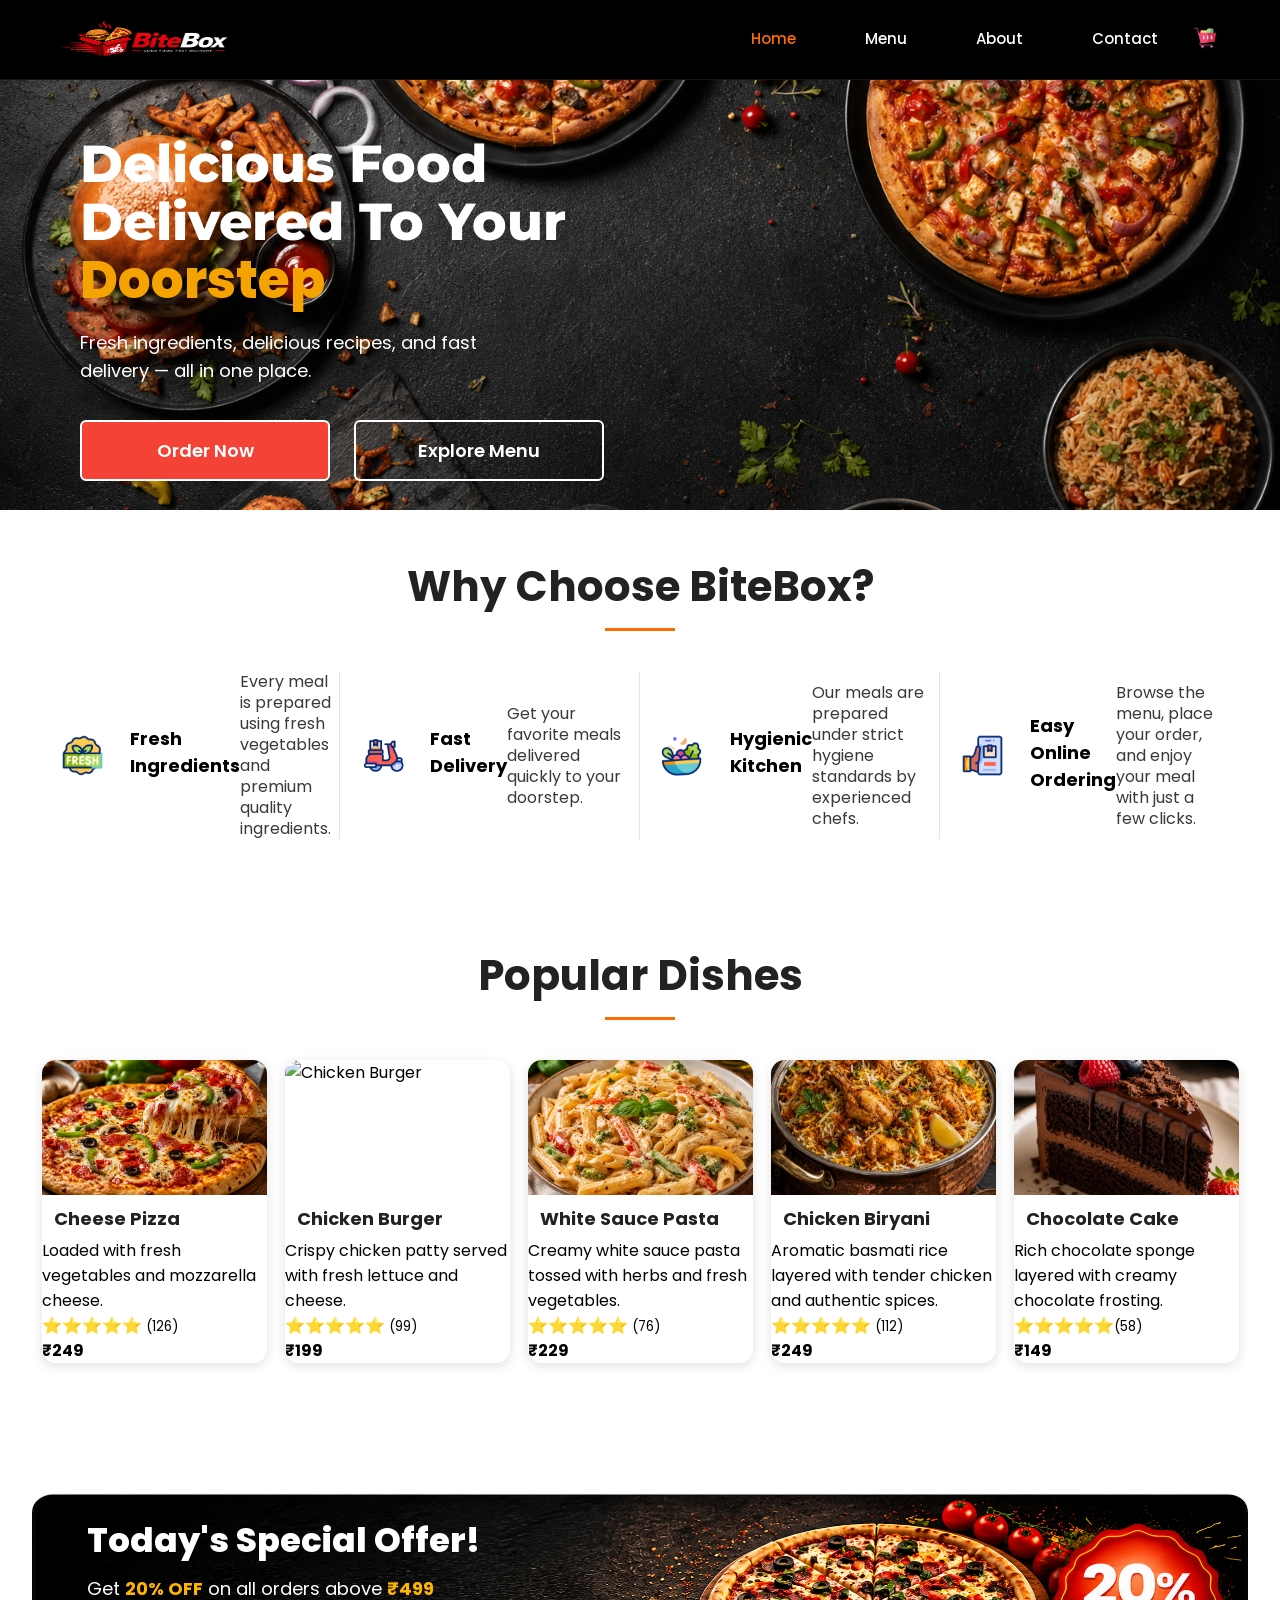
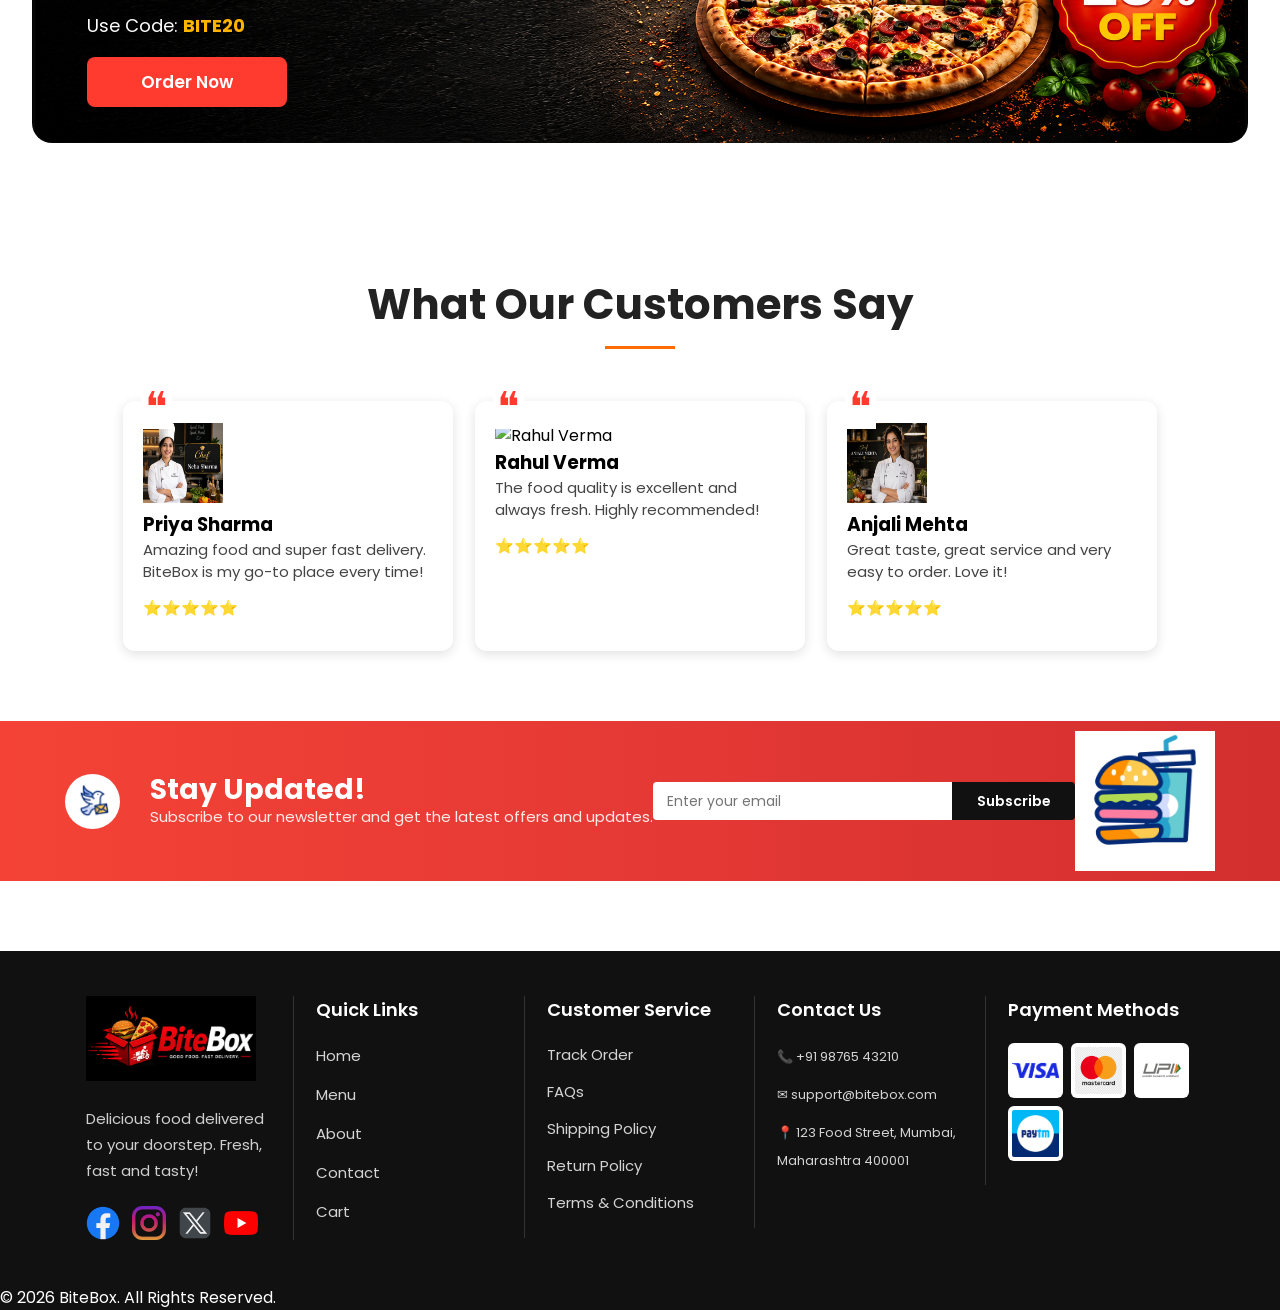
==== index.html @ 3159fd28 "Initial commit" ====
<!DOCTYPE html>
<html lang="en">

<head>
    <meta charset="UTF-8">
    <meta name="viewport" content="width=device-width, initial-scale=1.0">
    <title>BiteBox</title>
    <link rel="stylesheet" href="css/style.css">
    <link rel="preconnect" href="https://fonts.googleapis.com">
    <link rel="preconnect" href="https://fonts.gstatic.com" crossorigin>
    <link
        href="https://fonts.googleapis.com/css2?family=Great+Vibes&family=Montserrat:wght@400;600;700;800&family=Pacifico&family=Poppins:wght@300;400;500;600;700&display=swap"
        rel="stylesheet">
</head>

<body>
    <header>
        <!--Restaurant Name-->
        <img src="assets/images/logo.png" alt="BiteBox Logo" class="logo">

        <!--Navigation Menu-->
        <nav>
            <a href="index.html" class="active">Home</a>
            |
            <a href="menu.html">Menu</a>
            |
            <a href="about.html">About</a>
            |
            <a href="contact.html">Contact</a>

            <a href="cart.html">
                <img src="assets/icons/cart.png" alt="Cart Icon" width="22" height="22">
            </a>
        </nav>

    </header>




    <main>
        <section id="home-hero">
            <!-- Hero Section -->

            <h1>Delicious Food Delivered To Your <span>Doorstep</span></h1>
            <p>
                Fresh ingredients, delicious recipes, and fast delivery
                — all in one place.
            </p>

            <div class="hero-buttons">
                <a href="menu.html" class="order-btn">Order Now</a>
                <a href="menu.html" class="menu-btn">Explore Menu</a>
            </div>

        </section>

        <section id="features">

            <h2>Why Choose BiteBox?</h2>

            <article>
                <img src="assets/images/fresh.gif" alt="Fresh Ingredients" width="80">
                <h3>Fresh Ingredients</h3>
                <p>
                    Every meal is prepared using fresh vegetables and premium quality ingredients.
                </p>
            </article>

            <article>
                <img src="assets/images/fast-delivery.gif" alt="Fast Delivery" width="80">
                <h3>Fast Delivery</h3>
                <p>
                    Get your favorite meals delivered quickly to your doorstep.
                </p>
            </article>

            <article>
                <img src="assets/images/hygienic.gif" alt="Hygienic Kitchen" width="80">
                <h3>Hygienic Kitchen</h3>
                <p>
                    Our meals are prepared under strict hygiene standards by experienced chefs.
                </p>
            </article>

            <article>
                <img src="assets/images/easy.gif" alt="Easy Online Ordering" width="80">
                <h3>Easy Online Ordering</h3>
                <p>
                    Browse the menu, place your order, and enjoy your meal with just a few clicks.
                </p>
            </article>

        </section>



        <!--Todays Featured Dishes -->
        <section id="popular-dishes">

            <h2>Popular Dishes</h2>

            <article>
                <img src="assets/images/pizza.png" alt="Cheese Pizza" width="220">
                <h3>Cheese Pizza</h3>
                <p>
                    Loaded with fresh vegetables and mozzarella cheese.
                </p>
                <p>
                    <span>⭐⭐⭐⭐⭐ </span> <small>(126)</small>
                </p>
                <p> <strong> ₹249 </strong></p>
            </article>

            <article>
                <img src="assets/images/burger.png" alt="Chicken Burger" width="220">
                <h3>Chicken Burger</h3>
                <p>
                    Crispy chicken patty served with fresh lettuce and cheese.
                </p>
                <p>
                    <span>⭐⭐⭐⭐⭐ </span> <small> (99)</small>
                </p>
                <p> <strong>₹199</strong> </p>
            </article>

            <article>
                <img src="assets/images/pasta.png" alt="White Sauce Pasta" width="220">
                <h3>White Sauce Pasta</h3>
                <p>
                    Creamy white sauce pasta tossed with herbs and fresh vegetables.
                </p>
                <p>
                    <span>⭐⭐⭐⭐⭐ </span><small> (76) </small>
                </p>
                <p> <strong>₹229</strong></p>
            </article>

            <article>
                <img src="assets/images/biryani.jpg" alt="Chicken Biryani" width="220">
                <h3>Chicken Biryani</h3>
                <p>
                    Aromatic basmati rice layered with tender chicken and authentic spices.
                </p>
                <p>
                    <span>⭐⭐⭐⭐⭐ </span><small>(112)</small>
                </p>
                <p><strong>₹249</strong></p>
            </article>

            <article>
                <img src="assets/images/cake.jpg" alt="Chocolate Cake" width="220">
                <h3>Chocolate Cake</h3>
                <p>
                    Rich chocolate sponge layered with creamy chocolate frosting.
                </p>
                <p>
                    <span>⭐⭐⭐⭐⭐</span><small>(58)</small>
                </p>
                <p> <strong>₹149</strong></p>
            </article>
        </section>



        <!--Todays Special Offers -->
            <section id="offer">
 
                <div class="offer-content">
                    <h2>Today's Special Offer!</h2>
                    <p> Get <strong>20% OFF</strong> on all orders above 
                        <strong>₹499</strong>
                    </p>
                    <p> Use Code: <strong>BITE20</strong> </p>
                    <a href="menu.html"> Order Now </a>
                </div>
            </section>


        <!--Customer Reviews-->
        <section id="reviews">
            <h2>What Our Customers Say</h2>

            <article>
                <img src="assets/images/Priya.png" alt="Priya Sharma" width="80" height="80">
                <h3>Priya Sharma</h3>
                <p> Amazing food and super fast delivery.
                    BiteBox is my go-to place every time!
                </p>
                <p> <span>⭐⭐⭐⭐⭐</span> </p>
            </article>

            <article>
                <img src="assets/images/rahul.png" alt="Rahul Verma" width="80" height="80">
                <h3>Rahul Verma</h3>
                <p>
                    The food quality is excellent and
                    always fresh. Highly recommended!
                </p>
                <p> <span>⭐⭐⭐⭐⭐</span> </p>
            </article>

            <article>
                <img src="assets/images/anjali.png" alt="Anjali Mehta" width="80" height="80">
                <h3>Anjali Mehta</h3>
                <p>
                    Great taste, great service and
                    very easy to order. Love it!
                </p>
                <p> <span>⭐⭐⭐⭐⭐</span> </p>
            </article>
        </section>


        <!--NewsLetter section-->
        <section id="newsletter">
            <div class="newsletter-content">
                <img src="assets/images/mail.gif" alt="Newsletter Icon" width="80" height="80">

                <div>
                    <h2>Stay Updated!</h2>
                    <p> Subscribe to our newsletter and get the latest
                        offers and updates.
                    </p>
                </div>
            </div>

            <div class="newsletter-form">
                <input type="email" placeholder="Enter your email">
                <button> Subscribe </button>
            </div>

            <div class="newsletter-image">
                <img src="assets/images/newsletter-food.gif" alt="Newsletter Food" width="180" height="120">
            </div>
        </section>


    </main>



    <!-- Footer -->
<footer>

    <div class="footer-container">

        <!-- Logo / Brand Section -->
        <section class="footer-brand">

            <img src="assets/images/logo.png"
                 alt="BiteBox Logo"
                 class="footer-logo">

            <p>
                Delicious food delivered<br>
                to your doorstep. Fresh,<br>
                fast and tasty!
            </p>

            <div class="footer-socials">

                <a href="#">
                    <img src="assets/icons/facebook.png"
                         alt="Facebook">
                </a>

                <a href="#">
                    <img src="assets/icons/instagram.png"
                         alt="Instagram">
                </a>

                <a href="#">
                    <img src="assets/icons/twitter.png"
                         alt="Twitter">
                </a>

                <a href="#">
                    <img src="assets/icons/youtube.png"
                         alt="YouTube">
                </a>

            </div>

        </section>


        <!-- Quick Links -->
        <section>

            <h3>Quick Links</h3>

            <ul>
                <li>
                    <a href="index.html">Home</a>
                </li>

                <li>
                    <a href="menu.html">Menu</a>
                </li>

                <li>
                    <a href="about.html">About</a>
                </li>

                <li>
                    <a href="contact.html">Contact</a>
                </li>

                <li>
                    <a href="cart.html">Cart</a>
                </li>
            </ul>

        </section>


        <!-- Customer Service -->
        <section>

            <h3>Customer Service</h3>

            <ul>
                <li>Track Order</li>
                <li>FAQs</li>
                <li>Shipping Policy</li>
                <li>Return Policy</li>
                <li>Terms &amp; Conditions</li>
            </ul>

        </section>


        <!-- Contact Information -->
        <section>

            <h3>Contact Us</h3>

            <p>📞 +91 98765 43210</p>

            <p>✉ support@bitebox.com</p>

            <p>
                📍 123 Food Street, Mumbai,<br>
                Maharashtra 400001
            </p>

        </section>


        <!-- Payment Methods -->
        <section>

            <h3>Payment Methods</h3>

            <div class="payment-icons">

                <img src="assets/images/visa.png"
                     alt="Visa">

                <img src="assets/images/mastercard.png"
                     alt="MasterCard">

                <img src="assets/images/upi.png"
                     alt="UPI">

                <img src="assets/images/paytm.png"
                     alt="Paytm">

            </div>

        </section>

    </div>


    <!-- Copyright -->
    <div class="footer-bottom">
        © 2026 BiteBox. All Rights Reserved.
    </div>

</footer>

<script src ="js/script.js"> </script>

</body>

</html>
---- css/style.css ----
/* Global Website Styling */

* {
    margin: 0;
    padding: 0;
    box-sizing: border-box;
    font-family: "Poppins", sans-serif;
}




header {
    width: 100%;
    height: 80px;
    padding: 0 60px;
    background: black;
    /* background:#111111; */
    /* background:white; */
    border-bottom: 1px solid rgba(255, 255, 255, .08);

    display: flex;
    justify-content: space-between;
    align-items: center;

    position: sticky;
    top: 0;
    z-index: 1000;
}



.logo {
    width: 170px;
    height: 50px;
}

header nav {
    display: flex;
    align-items: center;
    gap: 28px;

}

header nav a {
    display: flex;
    align-items: center;
    justify-content: center;

    height: 80px;
    padding: 0 4px;

    text-decoration: none;
    color: #ffffff;
    /* color: black; */
    font-size: 15px;
    font-weight: 500;

    border-bottom: 3px solid transparent;
}

.cart-icon img {
    display: block;
    width: 22px;
    height: 22px;
}


.cart-icon:hover img {
    transform: scale(1.1);
}



header nav a:hover {
    color: #ff6b00;
}

/* Active Navigation Link */

nav a.active {
    color: #ff6b00;
}


/* Home Hero Section */

#home-hero {

    background-image: url("../assets/images/banner.png");
    background-repeat: no-repeat;
    background-position: center right;
    background-size: cover;
    height: 430px;
    padding: 55px 80px;

}

#home-hero h1 {
    color: white;
    font-family: "Montserrat", sans-serif;
    font-size: 52px;
    font-weight: 800;
    line-height: 58px;
    width: 650px;
    margin-bottom: 20px;
}

#home-hero h1 span {
    color: #F5A300;
}


/* Home Hero Description */

#home-hero p {
    color: white;
    font-size: 18px;
    line-height: 28px;
    width: 420px;
    margin-bottom: 35px;
}




/* Hero Buttons */

.hero-buttons {
    margin-top: 25px;

}

.hero-buttons a {
    display: inline-block;
    min-width: 180px;
    padding: 15px 30px;
    text-align: center;
    text-decoration: none;
    font-size: 18px;
    font-weight: 600;
    border-radius: 6px;
    transition: 0.3s;

}

.order-btn {
    background-color: #F44336;
    color: white;
    margin-right: 0;
    width: 250px;
    border: 2px solid white;
}

.menu-btn {
    background-color: transparent;
    color: white;
    border: 2px solid white;
    width: 250px;
    margin-left: 20px;
}

.order-btn:hover {
    background-color: #D32F2F;

}

.menu-btn:hover {
    background-color: white;
    color: #222;

}

/*Menu hero bckground */
#menu-hero {
    background-image: url("../assets/images/menu banner.png");
    background-repeat: no-repeat;
    background-position: center;
    background-size: cover;
    height: 320px;
    padding: 50px 80px;
    text-align: center;
    padding-top: 55px;
}


#menu-hero h1 {

    font-family: "Great Vibes", cursive;
    font-size: 56px;
    line-height: 60px;
    font-weight: 400;
    color: white;
    text-align: center;
    text-shadow: 2px 2px 8px rgba(0, 0, 0, 0.5);
    margin-bottom: 10px;

}

/* Menu Hero Description */

#menu-hero p {

    color: white;
    font-size: 20px;
    line-height: 34px;
    width: 700px;
    text-align: center;
    margin: 0 auto 35px;

}

/* Contact Hero Section */

#contact-hero {
    background-image: url("../assets/images/contact-banner.png");
    background-repeat: no-repeat;
    background-position: center;
    background-size: cover;

    height: 320px;
    width: 100%;

    padding: 60px 80px;
    box-sizing: border-box;

    display: flex;
    align-items: center;
}


/* Contact Hero Heading */

#contact-hero h2 {

    color: orangered;
    font-size: 52px;
    font-weight: 700;
    margin-bottom: 10px;

}

/* Highlight 'Us' */

#contact-hero h2 span {

    color: #ff6b00;

}

/* Contact Hero Subtitle */

#contact-hero h3 {

    color: orange;
    font-size: 19px;
    font-weight: 500;
    margin-bottom: 20px;

}

/* Contact Hero Decorative Line */

#contact-hero hr {

    width: 70px;
    height: 4px;
    background-color: #ff6b00;
    border: none;
    border-radius: 10px;
    margin-bottom: 25px;

}

/* Contact Hero Description */

#contact-hero p {

    color: #ffffff;
    font-size: 18px;
    line-height: 30px;
    width: 460px;

}

/* About Hero Section */

#about-hero {

    background-image: url("../assets/images/about-hero.png");

    background-repeat: no-repeat;

    background-position: right center;

    background-size: cover;

    height: 320px;

    padding: 45px 200px;

    text-align: center;

}

/* About Hero Content */

#about-hero .hero-content {

    width: 400px;
    text-align: left;

}



/* About Hero Heading */

#about-hero h2 {

    color: orangered;

    font-family: "Montserrat", sans-serif;

    font-size: 72px;

    font-weight: 700;

    line-height: 54px;

    margin-bottom: 10px;

}



/* About Highlight */

#about-hero h2 span {

    font-family: "Allura", cursive;

    color: #ff6b00;

    font-size: 62px;

    font-weight: 400;

}



/* About Hero Subtitle */

#about-hero p {

    color: orangered;

    font-size: 22px;

    font-weight: 400;

    margin-bottom: 18px;

}

/* Decorative Line */

#about-hero hr {

    width: 45px;

    height: 3px;

    background-color: #ff6b00;

    border: none;

    border-radius: 20px;

}

/* Cart Hero Section */

#cart-hero {

    background-image:
        linear-gradient(rgba(0, 0, 0, 0.55), rgba(0, 0, 0, 0.55)),
        url("../assets/images/cart-hero.png");

    background-repeat: no-repeat;

    background-position: center;

    background-size: cover;

    height: 320px;

    padding: 35px 80px;

    text-align: center;

}


/* Cart Hero Heading */

#cart-hero h1 {

    color: #ffffff;

    font-family: "Lobster", cursive;

    font-size: 58px;

    font-weight: 400;

    text-shadow: 2px 2px 8px rgba(0, 0, 0, 0.5);

    margin-bottom: 20px;

}

.divider {
    text-align: center;
    margin-bottom: 25px;
}


.divider hr {
    display: inline-block;
    width: 120px;
    height: 3px;
    background-color: #ff6b00;
    border: none;
    border-radius: 20px;
    vertical-align: middle;
}


.divider img {
    width: 34px;
    height: 34px;
    margin: 0 15px;
    display: inline-block;
    vertical-align: middle;
}

/* Cart Hero Description */

#cart-hero p {

    color: #ffffff;
    font-size: 16px;
    line-height: 30px;
    width: 720px;
    margin: 0 auto;

}


/* Features Section */
#features {
    background-color: #ffffff;
    padding: 45px 25px;
    display: flex;
    flex-wrap: wrap;
    justify-content: center;
}

/* Section Heading */

#features h2 {
    width: 100%;
    text-align: center;
    font-size: 42px;
    font-weight: 700;
    color: #222222;
    margin-bottom: 40px;
    position: relative;
}

#features h2::after {
    content: "";
    display: block;
    width: 70px;
    height: 3px;
    background-color: #ff6b00;
    margin: 10px auto 0;
}

/* Feature Card */

#features article {
    width: 300px;

    padding: 0 15px;
    display: flex;
    align-items: center;
    border-right: 1px solid #e5e5e5;
}

#features article:last-child {
    border-right: none;
}

/* Feature Icon */

#features article img {
    width: 55px;
    height: 55px;
    margin-right: 20px;
    flex-shrink: 0;
}

/* Feature Content */

#features article div {
    flex: 1;
}

/* Feature Title */
#features article h3 {
    font-size: 18px;
    font-weight: 700;

    color: #000000;
    margin-bottom: 6px;
}

/* Feature Description */
#features article p {
    font-size: 16px;
    color: #3a3939;
    line-height: 21px;
    margin: 0;
}

	
    /* Popular Dishes Section */
#popular-dishes{
    background-color:#ffffff;
    padding:60px 30px;
    display:flex;
    flex-wrap:wrap;
    justify-content:center;
    gap:18px;
}
 
/* Section Heading */
 
#popular-dishes h2{
    width:100%;
    text-align:center;
    font-size:42px;
    font-weight:700;
    color:#222222;
    margin-bottom:22px;
    position:relative;
}



#popular-dishes h2::after{
    content:"";
    display:block;
    width:70px;
    height:3px;
    background-color:#ff6b00;
    margin:10px auto 0;
}

/* Dish Card */

#popular-dishes article{
    width:225px;
    background-color:#ffffff;
    border-radius:14px;
    overflow:hidden;
    box-shadow:0 3px 12px rgba(0,0,0,0.12);
}

/* Food Image */

#popular-dishes article img{
    width:100%;
    height:135px;
    object-fit:cover;
    display:block;
}

/* Dish Name */

#popular-dishes article h3{
    font-size:18px;
    font-weight:700;
    color:#222222;
    margin:10px 12px 6px;
}

/* Rating & Price */

#popular-dishes .details{
    display:flex;
    justify-content:space-between;
    align-items:center;
    padding:0 12px 10px;
}

/* Ratings */

#popular-dishes .ratings{
    color:#f5b301;
    font-size:18px;
    font-weight:600;
    margin:0;
}

/* Review Count */
#popular-dishes .ratings small{
    color:#666666;
    font-size:12px;
}

/* Price */
#popular-dishes .price{
    color:#f44336;
    font-size:20px;
    font-weight:700;
    margin:0;
}
/* Hover Effect */
#popular-dishes article:hover{
    box-shadow:0 8px 22px rgba(0,0,0,0.18);
}


/* Offer Section */

#offer{
    width:95%;
    height:250px;
    margin:70px auto;
    padding:28px 55px;
    box-sizing:border-box;
    background-image:url("../assets/images/banner1.png");
    background-repeat:no-repeat;
    background-size:100% 100%;
    background-position:center;
    border-radius:20px;
}
/* Offer Content */
.offer-content{
    width:38%;
}
/* Heading */
.offer-content h2{
    font-size:34px;
    font-weight:800;
    color:#ffffff;
    line-height:1.15;
    margin-bottom:15px;
}

.offer-content h2 span{
    background:linear-gradient(180deg,#ffffff 0%,#fff9d8 25%,#ffe47a 55%,#ffc107 80%,#ff9800 100%);
    -webkit-background-clip:text;
    -webkit-text-fill-color:transparent;
    background-clip:text;
}

/* Description */
.offer-content p{
    font-size:18px;
    color:#ffffff;
    line-height:1.5;
    margin-bottom:10px;
}

.offer-content strong{
    color:#ffb400;
}

/* Button */
.offer-content a{
    display:inline-block;
    margin-top:8px;
    padding:12px 32px;
    background:#ff3b30;
    color:#ffffff;
    text-decoration:none;
    font-size:17px;
    font-weight:600;

 border-radius:8px;
    width: 200px;
    text-align: center;
}

.offer-content a:hover{
    background-color: #D32F2F;
}

#reviews{
    background:#ffffff;
    padding:60px 30px;
    display:flex;
    flex-wrap:wrap;
    justify-content:center;
    gap:22px;
}

/* Section Heading */

#reviews h2{
    width:100%;
    text-align:center;
    font-size:42px;
    font-weight:700;
    color:#222222;
    margin-bottom:30px;
    position:relative;
}

#reviews h2::after{
    content:"";
    display:block;
    width:70px;
    height:3px;
    background:#ff6b00;
    margin:10px auto 0;
}

/* Review Card */

#reviews article{
    width:330px;
    background:#ffffff;
    padding:22px 20px 18px;
    border-radius:12px;
    box-shadow:0 3px 12px rgba(0,0,0,0.12);
    position:relative;
}

/* Quote Icon */

#reviews article::before{
    content:"❝";
    position:absolute;
    top:-14px;
    left:18px;
    font-size:42px;
    color:#ff3b30;
    background:#ffffff;
    line-height:1;
    padding:0 4px;
}

/* Review Text */

#reviews article>p{
    font-size:15px;
    color:#444444;

    line-height:22px;
    margin:0 0 14px;
}

/* Customer Section */

#reviews .customer{
    display:flex;
    align-items:center;
}

/* Customer Image */

#reviews .customer img{
    width:46px;
    height:46px;
    border-radius:50%;
    object-fit:cover;
    margin-right:10px;
}

/* Customer Name */

#reviews .customer h3{
    font-size:17px;
    font-weight:700;
    color:#222222;
    margin:0 0 4px;
}

/* Rating */

#reviews .customer span{
    color:#f5b301;
    font-size:16px;
}

/* Hover Effect */

#reviews article:hover{
    box-shadow:0 8px 20px rgba(0,0,0,0.18);
}

/* Newsletter Section */

#newsletter{
    width:100%;
    margin:10px 0 0;
    padding:10px 65px;
    background:linear-gradient(to right,#f44336,#e53935,#d32f2f);
    display:flex;
    justify-content:space-between;
    align-items:center;
    box-sizing:border-box;
}

/* Left Content */

.newsletter-content{
    display:flex;
    align-items:center;
    gap:30px;
}

/* Mail Icon */

.newsletter-content img{
    width:55px;
    height:55px;
    background:#ffffff;
    border-radius:50%;
    padding:8px;
}

/* Heading */
.newsletter-content h2{
    font-size:28px;
    font-weight:700;
    color:#ffffff;
    margin-bottom:2px;
    line-height:1.1;
}

/* Description */
.newsletter-content p{
    font-size:15px;
    color:#ffeaea;
    line-height:20px;
    margin:0;
}

/* Newsletter Form */
.newsletter-form{
    display:flex;
    align-items:center;
}

/* Email Input */
.newsletter-form input{
    width:300px;
    height:38px;
    border:none;
    outline:none;
    padding:0 14px;
    font-size:14px;
    border-radius:4px 0 0 4px;
}

/* Subscribe Button */
.newsletter-form button{
    height:38px;
    padding:0 24px;
    border:none;
    background:#111111;
    color:#ffffff;
    font-size:14px;
    font-weight:600;
    cursor:pointer;
    border-radius:0 4px 4px 0;
}

/* Newsletter Image */
.newsletter-image img{
    width:140px;
    height:auto;
    display:block;
}

/* Hover Effect */

.newsletter-form button:hover{
    background:#000000;
}

/* Browse Categories Section */

#categories{
    background-color:#ffffff;
    padding:60px 30px;
    text-align:center;
}

/* Section Heading */
#categories h2{
    font-size:42px;
    font-weight:700;
    color:#222222;
    margin-bottom:45px;
}

#categories h2 span{
    display:inline-block;
    width:70px;
    height:3px;
    background:#ff3b30;
    vertical-align:middle;
    margin:10px 50px;
    position:relative;
}

#categories h2 span::before{
    content:"";
    width:8px;
    height:8px;
    background:#ff3b30;
    border-radius:50%;
    position:absolute;
    top:-2px;
}

#categories h2 span:first-child::before{
    right:-12px;
}

#categories h2 span:last-child::before{
    left:-12px;
}

/* Categories Container */
#categories div{
    display:flex;
    justify-content:center;
    align-items:flex-start;
    flex-wrap:wrap;
    gap:55px;
}
/* Category Item */
#categories article{
    text-align:center;
}

/* Category Icon */

#categories article img{
    width:100px;
    height:90px;
    padding:10px;
    background:#ffffff;
    border:2px solid #f2f2f2;
    border-radius:50%;
    object-fit:contain;
    box-shadow:0 4px 12px rgba(0,0,0,0.12);
    margin-bottom:15px;
}

/* Category Name */

#categories article h3{
    font-size:20px;
    font-weight:600;
    color:#333333;
}

/* Hover Effect */

#categories article img:hover{
    box-shadow:0 8px 18px rgba(0,0,0,0.18);
}

/* Menu Items Section */

#menu-items{
    background:#ffffff;
    padding:60px 25px;
    text-align:center;
}

/* Section Heading */

#menu-items h2{
    font-size:42px;
    font-weight:700;
    color:#222222;
    margin-bottom:40px;
}

#menu-items h2 span{
    display:inline-block;
    width:30px;
    height:3px;
    background:#ff3b30;
    margin:0 15px;
    position:relative;
    vertical-align:middle;
}

#menu-items h2 span::before{
    content:"";
    width:8px;
    height:8px;
    background:#ff3b30;
    border-radius:50%;
    position:absolute;
    top:-2px;
}

#menu-items h2 span:first-child::before{
    right:-12px;
}

#menu-items h2 span:last-child::before{
    left:-12px;
}

/* Menu Items Container */

#menu-items > div{
    display:flex;
    justify-content:center;
    flex-wrap:wrap;
    gap:18px;
}

/* Menu Item Card */

#menu-items article{
    width:235px;
    background:#ffffff;
    border:1px solid #ececec;
    border-radius:10px;
    overflow:hidden;
    box-shadow:0 3px 10px rgba(0,0,0,0.10);
    text-align:left;
    position:relative;
    margin: 10px;
}

/* Badge */

.tag{
    position:absolute;
    top:8px;
    left:8px;
    background:#e53935;
    color:#ffffff;
    padding:4px 10px;
    font-size:11px;
    font-weight:600;
    border-radius:20px;
}

.spicy{
    background:#ff5722;
}

/* Food Image */

#menu-items article img{
    width:100%;
    height:130px;
    object-fit:cover;
    display:block;
}

/* Food Name */

#menu-items article h3{
    font-size:17px;
    font-weight:600;
    color:#333333;
    margin:10px;
}

/* Rating */

.rating{
    margin:0 10px 8px;
    color:#f5b301;
    font-size:15px;
}

.rating small{
    color:#666666;
    font-size:12px;
}

.price{
    margin:0 10px 12px;
    font-size:20px;
    font-weight:700;
    color:#333333;
}
#menu-items article button{
    width:calc(100% - 20px);
    margin:0 10px 12px;
    padding:9px 0;
    background:#ffffff;
    color:#ff4d4d;
    border:1px solid #ff4d4d;
    border-radius:6px;
    cursor:pointer;
    display:flex;
    justify-content:center;
    align-items:center;
    gap:8px;
    font-size:14px;
    font-weight:600;
}

#menu-items article button img{
    width:14px;
    height:14px;
}

#menu-items article:hover{
    box-shadow:0 8px 18px rgba(0,0,0,0.18);
}

#story{
    background:#ffffff;
    padding:80px 70px;
}

/* Layout */

#story>article{
    display:flex;
    justify-content:center;
    align-items:center;
    gap:70px;
}

/* Restaurant Image */

#story>article>img{
    width:500px;
    border-radius:16px;
    box-shadow:0 8px 20px rgba(0,0,0,.12);
}

/* Right Content */

.story-content{
    width:520px;
}

/* Small Heading */

.story-content small{
    color:#ff6b35;
    font-size:30px;
    font-weight:800;
    font-family:"Allura",cursive;
}

/* Main Heading */

.story-content h2{
    font-size:40px;
    color:#222;
    line-height:58px;
    margin:8px 0 20px;
}

.story-content h2 span{
    color:#ff6b35;
    font-family:"Allura",cursive;
    font-size:56px;
    font-weight:400;
}

/* Paragraph */

.story-content p{
    color:#666;
    font-size:16px;

    line-height:30px;
    margin-bottom:18px;
}



/* Feature Section */

.story-features{
    display:flex;
    justify-content:space-between;
    margin-top:35px;
}



/* Feature */

.story-features article{
    display:flex;
    align-items:center;
    gap:12px;
}



/* Circular Icon */
.feature-icon{
    width:58px;
    height:58px;

   border-radius:50%;
    background:#fff2ea;
    display:flex;
    justify-content:center;
    align-items:center;
}

.feature-icon img{
    width:26px;
    height:26px;
}

/* Feature Heading */

.story-features h4{
    font-size:15px;
    color:#222;
    margin-bottom:2px;
}

/* Feature Text */

.story-features article p{
    margin:0;
    font-size:14px;
    color:#555;
    line-height:20px;
}

#mission-vision{
    background:#ffffff;
    padding:0px 80px;
}

/* Section Heading */

#mission-vision>h2{
    text-align:center;
    font-size:42px;
    font-weight:700;
    color:#222222;
    margin-bottom:50px;
    position:relative;
}

#mission-vision>h2::after{
    content:"";
    display:block;
    width:70px;
    height:3px;
    background:#ff6b00;
    margin:12px auto 0;
}

/* Cards Container */

#mission-vision>div{
    display:flex;
    justify-content:center;
}

/* Card */

#mission-vision article{
    flex:1;
    display:flex;
    align-items:center;
    gap:22px;

    background:#fff9f4;
    padding:35px;

    border:1px solid #ffe5d2;
}

#mission-vision article:first-child{
    border-radius:15px 0 0 15px;
    border-right:none;
}

#mission-vision article:last-child{
    border-radius:0 15px 15px 0;
}

/* Divider */

#mission-vision article:last-child{
    border-left:1px solid #ffd8bf;
}

/* Icon */

#mission-vision article img{
    width:65px;
    height:65px;
    background:#fff1e6;
    border-radius:50%;
    padding:15px;
    box-sizing:border-box;
}

/* Card Heading */

#mission-vision article h3{
    font-size:24px;
    color:#222222;
    margin-bottom:10px;
}

/* Description */

#mission-vision article p{
    color:#555555;
    font-size:16px;
    line-height:28px;
}

#chefs{
    background:#ffffff;
    padding:80px 70px;
    text-align:center;
}
/* Small Heading */
#chefs>small{
    display:block;
    font-family:"Allura",cursive;

    font-size:44px;
    color:#ff6b00;
    margin-bottom:5px;
    font-weight: 400;
}

/* Main Heading */

#chefs>h2{
    font-size:42px;
    color:#222222;
    font-weight:700;
    margin-bottom:50px;
}

#chefs>h2 span{
    color:#ff6b00;
    font-family:"Allura",cursive;
    font-size:52px;
    font-weight:500;
}

/* Cards Container */

#chefs>div{
    display:flex;
    justify-content:center;
    gap:30px;
}

/* Chef Card */

#chefs article{
    width:340px;
    background:#ffffff;
    border-radius:15px;
    overflow:hidden;
    box-shadow:0 5px 18px rgba(0,0,0,.12);
    padding-bottom:25px;
}

/* Chef Image */

#chefs article>img{
    width:100%;
    height:260px;
    object-fit:cover;
    display:block;
}

/* Chef Name */

#chefs article h3{
    font-size:24px;
    color:#222222;
    margin:18px 0 6px;
}

/* Designation */
#chefs article h4{
    font-size:16px;
    color:#ff6b00;
    margin-bottom:15px;
}

/* Description */
#chefs article p{
    color:#666666;
    font-size:15px;
    line-height:24px;
    padding:0 25px;
    margin-bottom:22px;
}

/* Social Icons */
.chef-social{
    display:flex;
    justify-content:center;
    gap:18px;
}

/* Icons */
.chef-social img{
    width:20px;
    height:20px;
}

#statistics{
    background:#ffffff;
    padding:0px 70px;
}

#statistics>h2{
    text-align:center;
    font-size:42px;
    font-weight:700;
    color:#222222;
    margin-bottom:50px;
    position:relative;
}
#statistics>h2::after{
    content:"";
    display:block;
    width:70px;
    height:3px;
    background:#ff6b00;
    margin:12px auto 0;
}


/* Statistics Container */

#statistics>div{
    display:flex;
    justify-content:center;

    background:#1d1b1a;

    border-radius:16px;

    overflow:hidden;
}

/* Statistic Card */

#statistics article{
    flex:1;
    text-align:center;
    padding:35px 20px;
    border-right:1px solid rgba(255,255,255,.15);
}

#statistics article:last-child{
    border-right:none;
}

/* Icon */

#statistics article img{
    width:42px;
    height:42px;
    margin-bottom:15px;
}

/* Number */

#statistics article h3{
    font-size:38px;
    color:#ffffff;
    font-weight:700;
    margin-bottom:8px;
}



/* Text */

#statistics article p{
    font-size:16px;
    color:#d0d0d0;
    margin:0;
}

#contact-info{
    background:#ffffff;
    padding:80px 60px;
}
#contact-info .section-title{

 text-align:center;
    margin-bottom:50px;
}

/* Small Heading */

#contact-info .section-title h4{
    color:#ff6b00;
    font-size:24px;
    font-family:"Allura",cursive;
    font-weight:400;
    margin-bottom:6px;
    position:relative;
    display:inline-block;
}

#contact-info .section-title h4::before,
#contact-info .section-title h4::after{
    content:"";
    width:55px;
    height:2px;
    background:#ff6b00;
    position:absolute;
    top:50%;
}

#contact-info .section-title h4::before{
    right:105%;
}

#contact-info .section-title h4::after{
    left:105%;
}

/* Main Heading */
#contact-info .section-title h2{
    font-size:44px;
    font-weight:700;
    color:#222222;
}

/* Cards Container */
.contact-container{
    display:flex;
    justify-content:center;
    gap:28px;
}

/* Contact Card */
.contact-container article{
    width:280px;
    background:#ffffff;
    text-align:center;
    padding:35px 25px;
    border-radius:14px;
    box-shadow:0 5px 18px rgba(0,0,0,.10);
    height: 300px;
}

/* Main Icons */

.contact-container article>img:first-child{
    width:70px;
    height:70px;
    background:#fff2e8;
    padding:18px;
    box-sizing:border-box;
    border-radius:50%;
    margin-bottom:20px;
}

/* Card Heading */

.contact-container article h3{
    font-size:20px;
    color:#222222;
    margin-bottom:15px;
}

/* Card Details */

.contact-container article p{
    font-size:15px;
    color:#555555;
    line-height:28px;
    margin:0;
}

/* Social Icons */

.contact-container article a{
    text-decoration:none;
    margin:0 5px;
    display:inline-block;
}

.contact-container article a img{
    width:30px;
    height:30px;
    margin-top:8px;
}

/* Card Hover */

.contact-container article:hover{
    box-shadow:0 10px 25px rgba(0,0,0,.15);
}

/* Contact Details Section */
#contact-details{
    width:95%;
    /* margin:60px auto; */
    margin-top: 60px;
    margin-left: 30px;
    background:#fff8f4;
    padding:30px;
    border-radius:18px;
    display:flex;
    justify-content:space-between;
    align-items:stretch;
    gap:35px;
    box-sizing:border-box;
}

/*================ Left Column =================*/
.left-column{
    width:40%;
    display:flex;
    flex-direction:column;
}

/* Business Hours Card */

.business-card{
    /* background:#ffffff; */
    padding:22px;
    border-radius:14px;
    /* box-shadow:0 4px 12px rgba(0,0,0,.08); */
}

/* Heading */

.business-card h2{
    font-size:30px;
    font-weight:700;
    color:#222222;
    margin-bottom:10px;
}

/* Orange Line */

.business-card hr{
    width:55px;
    height:3px;
    background:#ff6b00;
    border:none;
    margin-bottom:20px;
}

/* Content */

.business-content{
    display:flex;
    gap:18px;
    align-items:flex-start;
}

/* Clock Icon */

.business-content img{
    width:48px;
    height:48px;
    margin-top:5px;
}

/* Table */

.business-card table{
    width:100%;
    border-collapse:collapse;
}

.business-card td{
    padding:10px 0;
    font-size:14px;
    color:#555555;
}

.business-card td:last-child{
    text-align:right;
    font-weight:600;
    color:#222222;
}
/*================ Event Card =================*/
.event-card{
    margin-top:15px;
    background:#fff4ee;
    border-radius:14px;
    padding:18px;
    display:flex;
    align-items:center;
    gap:18px;
    flex:1;
    border-style: solid;
    border-color: white;
}

.event-card img{
    width:58px;
    height:58px;
    background:white;
    padding:14px;
    border-radius:50%;
    box-sizing:border-box;
    flex-shrink:0;
}

/* Event Heading */

.event-card h3{
    font-size:22px;
    color:#222222;
    margin-bottom:8px;
}

/* Event Text */

.event-card p{
    font-size:14px;
    color:#666666;
    line-height:22px;
    margin-bottom:15px;
}

/* Button */

.event-card a{
    display:inline-block;
    background:#ff6b00;
    color:#ffffff;
    text-decoration:none;
    padding:10px 24px;
    border-radius:30px;
    font-size:14px;
    font-weight:600;
}

/*================ Right Column =================*/

.right-column{
    width:66%;
    /* background:#ffffff; */
    padding:22px;
    border-radius:14px;
    /* box-shadow:0 4px 12px rgba(0,0,0,.08); */
}

/* Heading */

.right-column h2{
    font-size:30px;
    font-weight:700;
    color:#222222;
    margin-bottom:10px;
}

/* Orange Line */

.right-column hr{
    width:55px;
    height:3px;
    background:#ff6b00;
    border:none;
    margin-bottom:20px;
}
/*================ Form =================*/

.form-row{
    display:flex;
    gap:20px;
    margin-bottom:15px;
}
.form-row input{
    width:50%;
    height:50px;
    padding:0 14px;
    border:1px solid #e5e5e5;
    border-radius:5px;
    font-size:14px;
    font-family:Poppins,sans-serif;
    box-sizing:border-box;
    outline:none;
}
textarea{
    width:100%;
    height:120px;
    padding:14px;
    border:1px solid #e5e5e5;
    border-radius:5px;
    resize:none;
    margin-bottom:15px;
    font-size:14px;
    font-family:Poppins,sans-serif;
    box-sizing:border-box;
    outline:none;
}

/* Focus */

.form-row input:focus,
textarea:focus{
    border-color:#ff6b00;
}

/* Button */

button{
    width:100%;
    height:42px;
    background:#ff6b00;
    color:#ffffff;
    border:none;
    border-radius:5px;
    font-size:14px;
    font-weight:600;
    font-family:Poppins,sans-serif;
    cursor:pointer;
}

/* Hover Effects */
.event-card a:hover,
button:hover{
    background:#e65c00;
}

/*================ Google Map Section =================*/
#google-map{
    background:#ffffff;
    padding:100px 50px 70px;
}
#google-map .section-title{
    text-align:center;
    margin-bottom:30px;
}
#google-map .section-title h4{
    color:#ff6b00;
    font-size:28px;
    font-family:"Allura",cursive;
    font-weight:400;
    display:inline-block;
    position:relative;
    margin-bottom:8px;
}
 
#google-map .section-title h4::before,
#google-map .section-title h4::after{
    content:"";
    width:55px;
    height:2px;
    background:#ff6b00;
    position:absolute;
    top:50%;
}

#google-map .section-title h4::before{
    right:110%;
}
 
#google-map .section-title h4::after{
    left:110%;
}
#google-map .section-title h2{
    font-size:40px;
    color:#222222;
    margin-bottom:12px;
}
 
#google-map .section-title p{
    font-size:15px;
    color:#666666;
    line-height:24px;
    max-width:650px;
    margin:auto;
}
 
#google-map iframe{
    width:100%;
    height:380px;
    display:block;
    border:none;
    border-radius:16px;
    overflow:hidden;
    box-shadow:0 8px 20px rgba(0,0,0,.12);
}


/* Shopping Cart Section */

#cart-details{
    width:92%;
    margin:60px auto 30px;
    display:flex;
    justify-content:space-between;
    align-items:flex-start;
    gap:30px;
}

#shopping-cart{
    width:65%;
    background:#ffffff;
    border:1px solid #ececec;
    border-radius:14px;
    overflow:hidden;
}

#shopping-cart table{
    width:100%;
    border-collapse:collapse;
}

#shopping-cart thead{
    background:#fff6ef;
}

#shopping-cart th{
    padding:20px 15px;
    font-size:18px;
    font-weight:600;
    color:#222;
    text-align:center;
}

#shopping-cart th:first-child{
    width:40%;
    text-align:center;
}
#shopping-cart td:first-child{
    width:40%;
    text-align:left;
}

#shopping-cart td{
    padding:16px;
    border-top:1px solid #ececec;
    vertical-align:middle;
    text-align:center;
}

.cart-item{
    display:flex;
    align-items:center;
    gap:16px;
}

cart-item img{
    width:90px;
    height:62px;
    object-fit:cover;
    border-radius:8px;
}

.cart-item h3{
    font-size:18px;
    font-weight:600;
    color:#222;
    margin-bottom:5px;
}



.cart-item p{
    font-size:14px;
    color:#666;
    line-height:21px;
}


#shopping-cart td:nth-child(2),
#shopping-cart td:nth-child(4){
    font-size:18px;
    font-weight:600;
    color:#333;
}

#shopping-cart td:last-child img{
    width:22px;
    height:22px;
    cursor:pointer;
}

#shopping-cart tbody tr:hover{
    background:#fffdfb;
}

#order-summary{
    width:35%;
    background:#ffffff;
    border:1px solid #ececec;
    border-radius:14px;
    padding:24px;
    height: 385px;
}
#order-summary h2{
    font-size:20px;
    margin-bottom:25px;
    color:#222;
}
#order-summary p{
    display:flex;
    justify-content:space-between;
    align-items:center;
    margin-bottom:16px;
    font-size:16px;
}
Style the order summary  section


#order-summary hr{
    margin:22px 0;
    border:none;
    border-top:1px dashed #ddd;
}

#order-summary h3{
    display:flex;
    justify-content:space-between;
    align-items:center;
    font-size:18px;
    margin-bottom:25px;
}

#order-summary h3 span:last-child{
    color:#ff6600;
    font-size:20px;
}

#order-summary button{
    width:100%;
    height:54px;

    display:flex;
    justify-content:center;
    align-items:center;

    border:none;
    border-radius:8px;

    background:#ff6b00;
    color:#ffffff;

    font-size:18px;
    font-weight:600;
    font-family:'Poppins', sans-serif;

    cursor:pointer;
}

#order-summary p:last-child{
    justify-content:center;
    gap:8px;
    margin-top:16px;
    font-size:14px;
    color:#777;
}

#cart-actions{
    width:92%;
    margin:25px auto 60px;

    display:flex;
    justify-content:flex-start;
    align-items:center;
    gap:250px;
}

#cart-actions a,
#cart-actions button{
    width:220px;
    height:56px;
    display:flex;
    justify-content:center;
    align-items:center;
    gap:10px;
    border-radius:8px;
    font-size:18px;
    font-weight:500;
}

#cart-actions a img,
#cart-actions button img{
    width:20px;
    height:20px;
    object-fit:contain;
    flex-shrink:0;
}

#cart-actions a{
    width:260px;
    height:56px;
    display:flex;
    justify-content:center;
    align-items:center;
    gap:10px;
    padding:0 20px;

    background:#ffffff;
    border:1px solid #dddddd;
    border-radius:8px;
    text-decoration:none;
    color:#333333;
    font-size:18px;
    font-weight:500;
    white-space:nowrap;
}

#cart-actions a:hover{
    background:#fafafa;
}

#cart-actions button{
    display:flex;
    align-items:center;
    justify-content:center;
    gap:10px;
    padding:14px 22px;
    background:#fff5f5;
    color:#ff4d4d;
    border:1px solid #ffd5d5;
    border-radius:8px;
    font-size:18px;
    font-weight:500;
    cursor:pointer;
    transition:.3s;
}

#cart-actions button:hover{
    background:#ffeaea;
}


footer{
    background:#111111;
    color:#ffffff;
    margin-top:70px;
}

/* Main Footer Layout */

.footer-container{
    width:90%;
    margin:auto;
    padding:45px 0;
    display:flex;
    justify-content:space-between;
    align-items:flex-start;
}

/* Footer Columns */

.footer-container section{
    width:20%;
    padding:0 22px;
    border-right:1px solid rgba(255,255,255,.15);
}

.footer-container section:last-child{
    border-right:none;
}

.footer-container section:first-child > img{
    width:170px;
    height:auto;
    margin-bottom:18px;
}

.footer-container section:first-child p{
    color:#cfcfcf;
    font-size:15px;
    line-height:26px;
    margin-bottom:22px;
}

.footer-socials{
    display:flex;
    align-items:center;
    gap:12px;
}

.footer-socials a{
    display:flex;
}

.footer-socials img{
    width:34px;
    height:34px;
    transition:.3s;
}

.footer-container h3{
    font-size:18px;
    font-weight:600;
    color:#ffffff;
    margin-bottom:20px;
}


.footer-container ul{
    list-style:none;
}

.footer-container ul li{
    margin-bottom:14px;
}

.footer-container ul li a{
    color:#d4d4d4;
    text-decoration:none;
    font-size:15px;
    transition:.3s;
}


.footer-container ul li a:hover{
    color:#ff6b00;
}

/* Customer Service */

.footer-container section:nth-child(3) li{
    color:#d4d4d4;
    font-size:15px;
    cursor:pointer;
    transition:.3s;
}

.footer-container section:nth-child(3) li:hover{
    color:#ff6b00;
}



.footer-container section:nth-child(4) p{
    color:#d4d4d4;
    font-size:13px;
    line-height:28px;
    margin-bottom:10px;
}



.payment-icons{
    display:flex;
    gap:8px;
    flex-wrap:wrap;
}

.payment-icons img{
    width:55px;
    height:auto;
    background:#ffffff;
    padding:4px;
    border-radius:6px;
}
footer > p{
    border-top:1px solid rgba(255,255,255,.15);
    text-align:center;
    color:#bdbdbd;
    padding:18px 0;
    font-size:15px;
}

/* =========================================================
   MOBILE RESPONSIVE
========================================================= */

@media (max-width: 600px) {

    .menu-modal-content {
        width: 94%;

        padding: 20px 18px;
    }

    .modal-header h2 {
        font-size: 20px;

        margin-bottom: 14px;
    }

    #menu-form .form-row {
        flex-direction: column;

        gap: 10px;

        margin-bottom: 10px;
    }

    #menu-form input {
        height: 38px;
    }

    .form-actions {
        margin-top: 10px;
    }

    .form-actions button {
        padding: 0 14px;
    }
}




/* Update and Delete Icons */

#menu-items article {
    position: relative;
}

#menu-items article .menu-actions {
    position: absolute;
    right: 20px;
    bottom: 68px;

    display: flex;
    align-items: center;
    gap: 12px;

    margin: 0;
}

#menu-items article .menu-actions button {
    width: auto;
    height: auto;
    margin: 0;
    padding: 0;

    border: none;
    background: transparent;
    border-radius: 0;

    cursor: pointer;
}

#menu-items article .menu-actions button img {
    width: 22px;
    height: 22px;
    object-fit: contain;
}

#menu-items article .menu-actions button:hover {
    background: transparent;
}




/* ====================================================== Tablet Responsive ============================================*/

/*=================== Responsive Header =====================*/

@media (max-width:1200px) {

    header {
        padding: 0 25px;
    }

    .logo {
        width: 145px;
    }

    header nav {
        gap: 14px;
    }

    header nav a {
        font-size: 14px;
    }

    header nav a img {
        width: 18px;
        height: 18px;
    }




    /*=================== Responsive Home page =====================*/

    /* ===========================  Hero Section =========================== */

    #home-hero {

        height: 400px;

        padding: 55px 45px;

        background-image: url("../assets/images/home-hero-tablet.png");

        background-size: cover;

        /* background-position: center right; */
        background-position: 100% 70%;

        background-repeat: no-repeat;

    }

    #home-hero h1 {

        width: 420px;

        font-size: 42px;

        line-height: 50px;

        margin-bottom: 18px;

    }

    #home-hero p {

        width: 340px;

        font-size: 17px;

        line-height: 28px;

        margin-bottom: 28px;

    }

    .hero-buttons {

        display: flex;

        gap: 18px;

    }

    .hero-buttons a {

        width: 200px;

        min-width: 200px;

        height: 55px;

        font-size: 17px;

    }

    .menu-btn {
        margin-left: 0;
    }

    /*==========================================
        Features Section - Tablet
===========================================*/
    #features {

        display: grid;

        grid-template-columns: repeat(auto-fit, minmax(320px, 1fr));

        gap: 45px 35px;

    }

    #features h2 {

        grid-column: 1 / -1;

        font-size: 52px;

        margin-bottom: 10px;

    }

    #features article {

        width: 100%;

        padding: 0;

        border-right: none;

        display: flex;

        align-items: flex-start;

    }

    #features article img {

        width: 60px;

        height: 60px;

        margin-right: 18px;

    }

    #features article h3 {

        font-size: 24px;

        margin-bottom: 10px;

    }

    #features article p {

        font-size: 17px;

        line-height: 28px;

    }

    /* Popular dishes Section */

    #popular-dishes {

        padding: 60px 40px;

        gap: 25px;

    }

    #popular-dishes h2 {

        font-size: 36px;

        margin-bottom: 30px;

    }

    #popular-dishes article {

        width: 280px;

    }

    #popular-dishes article img {

        height: 170px;

    }

    /*==========================================
      Today's Offer - Tablet
===========================================*/
    #offer {
        height: fit-content;

        background-image: url("../assets/images/offer-banner-tablet.png");

        background-size: cover;

        background-position: 90% center;

        background-repeat: no-repeat;
    }

    #offer {
        position: relative;
        overflow: hidden;
    }

    #offer::before {

        content: "";

        position: absolute;

        top: 0;
        left: 0;

        width: 55%;
        height: 100%;

        background: linear-gradient(to right,
                rgba(0, 0, 0, 0.85) 0%,
                rgba(0, 0, 0, 0.75) 45%,
                rgba(0, 0, 0, 0.35) 80%,
                rgba(0, 0, 0, 0) 100%);

        z-index: 1;
    }

    .offer-content {
        position: relative;
        z-index: 2;
    }


    .offer-content h2 {
        font-size: 30px;
    }

    /*==========================================
        Newsletter - Tablet
===========================================*/



    #newsletter {

        flex-direction: column;

        align-items: center;

        justify-content: center;

        text-align: center;

        padding: 35px 40px;

        min-height: 260px;

        gap: 25px;

    }

    .newsletter-content {

        flex-direction: column;

        align-items: center;

        gap: 15px;

    }

    .newsletter-content img {

        width: 65px;

        height: 65px;

    }

    .newsletter-content h2 {

        font-size: 34px;

    }

    .newsletter-content p {

        font-size: 17px;

        line-height: 28px;

    }

    .newsletter-form {

        display: flex;

        justify-content: center;

        gap: 15px;

    }

    .newsletter-form input {

        width: 320px;

    }

    .newsletter-form button {

        width: 160px;

    }

    .newsletter-image {

        display: none;

    }

    /*==========================================  Responsive Menu Page  ===========================================*/

    /*==========================================  Menu Hero - Tablet ===========================================*/

    #menu-hero {

        height: 400px;
        padding: 50px 40px;
        background-size: cover;
        background-position: center;
    }

    #menu-hero h1 {

        font-size: 60px;

        line-height: 72px;

        margin-bottom: 25px;

    }

    #menu-hero p {

        font-size: 22px;

        line-height: 36px;

        width: 80%;

        margin: 0 auto;

    }

    /*==========================================  Categories ===========================================*/

    #browse-category {
        padding: 70px 40px;
    }

    #browse-category div {
        display: flex;
        justify-content: center;
        flex-wrap: wrap;
        gap: 25px;
    }

    #browse-category article {
        width: 170px;
    }

    #browse-category article img {
        width: 100px;
        height: 100px;
    }

    #browse-category article h3 {
        font-size: 20px;
    }

    #categories h2 span {
        width: 45px;
        margin: 10px 35px;
    }



    /*==========================================
        About Hero 
===========================================*/

    #about-hero {

        position: relative;

        height: 280px;

        padding: 40px 80px;

        background-position: right center;

        overflow: hidden;

    }

    /* Blur only behind the text */

    #about-hero::after {

        content: "";

        position: absolute;

        inset: 0;

        background: linear-gradient(to right,
                rgba(0, 0, 0, 0.70) 0%,
                rgba(0, 0, 0, 0.60) 35%,
                rgba(0, 0, 0, 0.45) 50%,
                rgba(0, 0, 0, 0.25) 70%,
                rgba(0, 0, 0, 0.08) 90%);

        pointer-events: none;

    }

    #about-hero .hero-content {

        position: relative;
        z-index: 2;

        width: 360px;

    }

    #about-hero h2 {

        font-size: 62px;

        line-height: 48px;

    }

    #about-hero h2 span {

        font-size: 54px;

    }

    #about-hero p {

        font-size: 20px;

    }

    /*==========================================
        Our Story section 
===========================================*/


    #story {
        padding: 80px 120px;
    }

    #story>article {
        display: flex;
        align-items: center;
        gap: 40px;
    }

    #story>article>img {
        display: none;
    }

    .story-content {
        width: 100%;
    }

    .story-content small {
        font-size: 50px;
    }

    .story-content h2 {
        font-size: 40px;
        line-height: 54px;
        margin-bottom: 20px;
    }

    .story-content h2 span {
        display: inline-block;
    }

    .story-content p {
        font-size: 17px;
        line-height: 25px;
    }

    .story-features {
        gap: 25px;
        margin-top: 35px;
    }


    /*==========================================
        Vision and mission section
===========================================*/



    #mission-vision {
        padding: 80px 40px;
    }

    #mission-vision>div {
        display: flex;

    }

    #mission-vision article {
        display: flex;
        flex-direction: column;
        align-items: center;
        text-align: center;
        padding: 40px 30px;
    }

    #mission-vision article img {
        width: 55px;
        height: 55px;
        margin-bottom: 20px;
    }

    #mission-vision article>div {
        width: 100%;
    }

    #mission-vision h3 {
        font-size: 34px;
        margin-bottom: 18px;
    }

    #mission-vision p {
        max-width: 320px;
        margin: 0 auto;
        font-size: 18px;
        line-height: 32px;
    }


    /*==========================================
        Meet our Chefs section
===========================================*/



    #chefs {
        padding: 60px 30px;
    }

    #chefs>small {
        font-size: 42px;
    }

    #chefs>h2 {
        font-size: 36px;
        margin-bottom: 35px;
    }

    #chefs>h2 span {
        font-size: 46px;
    }

    #chefs>div {
        gap: 20px;
    }

    #chefs article {
        width: 300px;
        padding-bottom: 18px;
    }

    #chefs article>img {
        height: 180px;
    }

    #chefs article h3 {
        font-size: 18px;
        margin: 15px 0 5px;
    }

    #chefs article h4 {
        font-size: 15px;
        margin-bottom: 12px;
    }

    #chefs article p {
        font-size: 13px;
        line-height: 21px;
        padding: 0 18px;
        margin-bottom: 18px;
    }


    /*==========================================
        restaurant stats section
===========================================*/

    #statistics {
        padding: 60px 30px;
    }

    #statistics>div {
        display: flex;
        justify-content: center;
        align-items: stretch;
        gap: 0;
    }

    #statistics article {
        flex: 1;
        display: flex;
        flex-direction: column;
        align-items: center;
        justify-content: center;
        text-align: center;
        padding: 25px 10px;
    }

    #statistics article img {
        width: 40px;
        height: 40px;
        margin-bottom: 15px;
    }

    #statistics article h3 {
        font-size: 32px;
        margin: 0 0 8px;
    }

    #statistics article p {
        font-size: 15px;
        line-height: 22px;
        margin: 0;
        text-align: center;
    }


    /*==========================================
        Contact hero section
===========================================*/

    #contact-hero {
        height: 300px;
        padding: 50px 80px;
        background-position: left;
    }

    #contact-hero .hero-content {
        width: 500px;
    }

    #contact-hero h2 {
        font-size: 50px;
    }

    #contact-hero h3 {
        font-size: 24px;
    }

    #contact-hero p {
        font-size: 17px;
        line-height: 25px;
    }


    /*==========================================
        Contact-info section
===========================================*/



    #contact-info {
        padding: 60px 30px;
        text-align: center;
    }

    #contact-info .section-title {
        width: 100%;
        text-align: center;
    }

    #contact-info .section-title h4 {
        font-size: 22px;
    }

    #contact-info .section-title h2 {
        font-size: 34px;
    }

    #contact-info .contact-container {
        display: grid;
        grid-template-columns: 1fr 1fr;
        gap: 20px;
        width: 750px;
        max-width: 100%;
        margin: 40px auto 0;
    }

    #contact-info .contact-container article {
        width: auto;
        box-sizing: border-box;
        padding: 30px 20px;
        text-align: center;
    }

    #contact-info .contact-container article>img {
        width: 70px;
        height: 70px;
    }

    #contact-info .contact-container article h3 {
        font-size: 21px;
        margin: 12px 0 10px;
    }

    #contact-info .contact-container article p {
        font-size: 15px;
        line-height: 23px;
    }

    #contact-info .social-icons {
        display: flex;
        justify-content: center;
        align-items: center;
        gap: 12px;
    }

    /*==========================================
        Business hrs - event - contact form
===========================================*/

    #contact-details {
        padding: 50px 35px;
        display: grid;
        grid-template-columns: 1fr 1fr;
        gap: 30px;
        align-items: stretch;
    }

    .left-column,
    .right-column {
        width: 100%;
        height: 100%;
        box-sizing: border-box;
    }

    .left-column {
        display: flex;
        flex-direction: column;
        gap: 20px;
    }

    .business-card {
        padding: 25px;
        flex: 1;
        box-sizing: border-box;
    }

    .business-card h2,
    .right-column h2 {
        font-size: 25px;
    }

    .business-content {
        display: block;
    }

    .business-content>img {
        display: none;
    }

    .business-content table {
        width: 100%;
        margin: 15px 0 0;
        font-size: 14px;
    }

    .business-content td {
        padding: 10px 0;
    }

    .business-content td:first-child {
        text-align: left;
    }

    .business-content td:last-child {
        text-align: right;
    }

    .event-card {
        padding: 25px;
        margin-top: 0;
        flex: 1;
        box-sizing: border-box;
    }

    .event-card img {
        width: 45px;
        height: 45px;
    }

    .event-card h3 {
        font-size: 18px;
    }

    .event-card p {
        font-size: 14px;
        line-height: 21px;
    }

    .right-column {
        padding: 25px;
        display: flex;
        flex-direction: column;
        box-sizing: border-box;
    }

    .right-column form {
        flex: 1;
        display: flex;
        flex-direction: column;
    }

    .form-row {
        display: flex;
        gap: 15px;
    }

    .form-row input {
        width: 50%;
        box-sizing: border-box;
    }

    .right-column textarea {
        width: 100%;
        box-sizing: border-box;
        flex: 1;
        min-height: 140px;
    }

    .contact-form-button {
        width: 100%;
        margin-top: 20px;
    }


    /*==========================================
        Cart hero section
===========================================*/


    #cart-hero {
        padding: 60px 40px;
        text-align: center;
    }

    #cart-hero h1 {
        font-size: 48px;
        line-height: 58px;
    }

    #cart-hero .divider {
        display: flex;
        align-items: center;
        justify-content: center;
        gap: 15px;
    }

    #cart-hero .divider hr {
        width: 80px;
    }

    #cart-hero .divider img {
        width: 35px;
        height: 35px;
    }

    #cart-hero p {
        max-width: 700px;
        margin: 20px auto 0;
        font-size: 17px;
        line-height: 28px;
    }




   #cart-details {
    width: 92%;
    margin: 40px auto 60px;

    display: flex;
    flex-direction: column;
    gap: 25px;

    position: static;
    padding: 0;
}

/* Shopping Cart */
#shopping-cart {
    width: 100%;
}

/* Order Summary */
#order-summary {
    width: 100%;

    position: static;

    height: auto;
    min-height: 500px;

    margin: 0;

    padding: 30px;
    box-sizing: border-box;
}

/* Hide action buttons on tablet */
#cart-actions {
    display: none;
}


/* =========================================================

   ========================================================= */


    /* ==========================================
       FOOTER
    ========================================== */

    footer {
        width: 100%;
        margin-top: 50px;

        background: #111111;
        color: #ffffff;
    }


    /* ==========================================
       FOOTER CONTAINER
    ========================================== */

    .footer-container {
        width: 100%;
        margin: 0;

        padding: 45px 5.5% 0;

        display: flex;
        flex-wrap: wrap;

        align-items: stretch;

        box-sizing: border-box;

        position: relative;
    }


    /* ==========================================
       TOP ROW
       Logo | Quick Links | Customer Service
    ========================================== */

    .footer-container section:nth-child(1),
    .footer-container section:nth-child(2),
    .footer-container section:nth-child(3) {

        width: 33.3333%;

        padding: 0 20px 35px;

        box-sizing: border-box;

        border-bottom: 1px solid rgba(255, 255, 255, .15);
    }


    /* Vertical line 1 */

    .footer-container section:nth-child(1) {

        border-right: 1px solid rgba(255, 255, 255, .15);
    }


    /* Vertical line 2 */

    .footer-container section:nth-child(2) {

        border-right: 1px solid rgba(255, 255, 255, .15);
    }


    /* Last top column */

    .footer-container section:nth-child(3) {

        border-right: none;
    }


    /* ==========================================
       LOGO
    ========================================== */

    .footer-container section:first-child {
        text-align: left;
    }

    .footer-container section:first-child > img {

        width: 150px;
        height: auto;

        margin-bottom: 15px;
    }

    .footer-container section:first-child p {

        max-width: 270px;

        color: #cfcfcf;

        font-size: 14px;

        line-height: 23px;

        margin-bottom: 18px;
    }


    /* ==========================================
       SOCIAL ICONS
    ========================================== */

    .footer-socials {

        display: flex;

        align-items: center;

        gap: 10px;
    }

    .footer-socials a {

        display: flex;

        align-items: center;
        justify-content: center;
    }

    .footer-socials img {

        width: 32px;
        height: 32px;
    }


    /* ==========================================
       FOOTER HEADINGS
    ========================================== */

    .footer-container h3 {

        font-size: 17px;

        font-weight: 600;

        color: #ffffff;

        margin-top: 0;
        margin-bottom: 16px;
    }


    /* ==========================================
       QUICK LINKS
    ========================================== */

    .footer-container section:nth-child(2) {

        text-align: center;
    }

    .footer-container section:nth-child(2) h3 {

        text-align: center;
    }

    .footer-container section:nth-child(2) ul {

        list-style: none;

        padding: 0;
        margin: 0;

        display: flex;

        flex-direction: column;

        align-items: center;
    }

    .footer-container section:nth-child(2) ul li {

        margin-bottom: 10px;
    }

    .footer-container section:nth-child(2) ul li a {

        color: #d4d4d4;

        text-decoration: none;

        font-size: 14px;
    }


    /* ==========================================
       CUSTOMER SERVICE
    ========================================== */

    .footer-container section:nth-child(3) {

        text-align: left;
    }

    .footer-container section:nth-child(3) ul {

        list-style: none;

        padding: 0;
        margin: 0;
    }

    .footer-container section:nth-child(3) li {

        color: #d4d4d4;

        font-size: 14px;

        margin-bottom: 10px;
    }


    /* ==========================================
       BOTTOM ROW
       Contact Us | Payment Methods
    ========================================== */

    .footer-container section:nth-child(4),
    .footer-container section:nth-child(5) {

        width: 50%;

        padding: 35px 20px 35px;

        box-sizing: border-box;

        position: relative;
    }


    /* ==========================================
       BOTTOM ROW CENTER VERTICAL LINE
    ========================================== */

    .footer-container section:nth-child(4) {

        border-right: 1px solid rgba(255, 255, 255, .15);
    }

    .footer-container section:nth-child(5) {

        border-right: none;
    }


    /* ==========================================
       HORIZONTAL LINE
       Full width — touches both footer borders
    ========================================== */

    .footer-container section:nth-child(4)::before,
    .footer-container section:nth-child(5)::before {

        content: "";

        position: absolute;

        top: 0;

        height: 1px;

        background: rgba(255, 255, 255, .15);
    }

    .footer-container section:nth-child(4)::before {

        left: calc(-1 * 5.5vw);
        right: 0;
    }

    .footer-container section:nth-child(5)::before {

        left: 0;
        right: calc(-1 * 5.5vw);
    }


    /* ==========================================
       CONTACT
    ========================================== */

    .footer-container section:nth-child(4) {

        text-align: left;
    }

    .footer-container section:nth-child(4) p {

        color: #d4d4d4;

        font-size: 13px;

        line-height: 24px;

        margin-bottom: 8px;
    }


    /* ==========================================
       PAYMENT METHODS
    ========================================== */

    .footer-container section:nth-child(5) {

        text-align: center;
    }

    .footer-container section:nth-child(5) h3 {

        text-align: center;
    }

    .payment-icons {

        display: flex;

        justify-content: center;

        align-items: center;

        flex-wrap: wrap;

        gap: 8px;
    }

    .payment-icons img {

        width: 50px;
        height: auto;

        padding: 4px;

        background: #ffffff;

        border-radius: 6px;

        box-sizing: border-box;
    }


    /* ==========================================
       COPYRIGHT
    ========================================== */

    footer > p {

        width: 100%;

        margin: 0;

        padding: 16px 10px;

        box-sizing: border-box;

        border-top: 1px solid rgba(255, 255, 255, .15);

        text-align: center;

        color: #bdbdbd;

        font-size: 13px;

        line-height: 20px;
    }


}







/* ===================================== Mobile Responsive =====================================*/
/*=================== Responsive Header =====================*/

@media (max-width:767px) {

    header {

        height: auto;

        padding: 20px;

        flex-direction: column;

        justify-content: center;

        align-items: center;

        gap: 18px;
    }

    .logo {
        width: 140px;
    }

    header nav {

        display: flex;

        justify-content: center;

        align-items: center;

        flex-wrap: wrap;

        gap: 12px;
    }

    header nav a {

        height: auto;

        padding: 5px 0;

        font-size: 14px;
    }

    header nav a img {

        width: 18px;

        height: 18px;
    }

    /*=================== Responsive Home page =====================*/


    #home-hero {

        position: relative;
        overflow: hidden;

        height: auto;
        padding: 90px 25px 70px;

        display: flex;
        flex-direction: column;
        justify-content: center;
        align-items: center;
        text-align: center;

        background: none;
    }

    /* Blurred Background Image */
    #home-hero::before {

        content: "";

        position: absolute;
        inset: 0;

        background: url("../assets/images/banner.png") center center/cover no-repeat;

        filter: blur(6px);

        transform: scale(1.08);

        z-index: -2;
    }

    /* Dark Overlay */
    #home-hero::after {

        content: "";

        position: absolute;
        inset: 0;

        background: rgba(0, 0, 0, 0.55);

        z-index: -1;
    }

    #home-hero h1 {

        width: 100%;
        font-size: 34px;
        line-height: 42px;
        margin-bottom: 20px;
    }

    #home-hero p {

        width: 100%;
        font-size: 16px;
        line-height: 26px;
        margin-bottom: 30px;
    }

    .hero-buttons {

        flex-direction: column;
        gap: 15px;
        width: 100%;
        align-items: center;
    }

    .hero-buttons a {

        width: 100%;
        max-width: 320px;
    }

    /*==========================================
        Features Section - Mobile
===========================================*/

    #features {

        padding: 55px 25px;

        display: flex;

        flex-direction: column;

        gap: 35px;

    }

    #features h2 {

        font-size: 40px;

        margin-bottom: 15px;

    }

    #features article {

        width: 100%;

        padding: 0;

        border: none;

        display: flex;

        align-items: flex-start;

    }

    #features article img {

        width: 55px;

        height: 55px;

        margin-right: 18px;

    }

    #features article h3 {

        font-size: 22px;

        margin-bottom: 8px;

    }

    #features article p {

        font-size: 16px;

        line-height: 26px;

    }


    /*==========================================
      Popular Dishes - Mobile
===========================================*/

    #popular-dishes {

        padding: 50px 25px;

        gap: 30px;

    }

    #popular-dishes h2 {

        font-size: 34px;

        margin-bottom: 25px;

    }

    #popular-dishes article {

        width: 100%;

        max-width: 340px;

    }

    #popular-dishes article img {

        height: 190px;

    }

    #popular-dishes article h3 {

        font-size: 20px;

    }

    #popular-dishes .price {

        font-size: 22px;

    }



    /* Offer Section */


    /*==========================================
      Today's Offer - Mobile
===========================================*/

    #offer {
        width: 92%;
        min-height: 380px;
        padding: 45px 25px;
        display: flex;
        justify-content: center;
        align-items: center;
        text-align: center;
        border-radius: 18px;
        background: linear-gradient(135deg,
                #000000 0%,
                #111111 35%,
                #1a1a1a 70%,
                #242424 100%);

    }

    .offer-content {
        width: 100%;
    }

    .offer-content h2 {
        font-size: 34px;
        line-height: 42px;
        margin-bottom: 20px;
    }

    .offer-content p {
        font-size: 20px;
        line-height: 32px;
        margin-bottom: 16px;
    }

    .offer-content a {
        width: 240px;
        height: 55px;
        display: flex;
        justify-content: center;
        align-items: center;
        margin: 28px auto 0;
        font-size: 18px;
    }

    /*==========================================
        Newsletter - Mobile
===========================================*/

    #newsletter {

        flex-direction: column;

        align-items: center;

        justify-content: center;

        text-align: center;

        padding: 30px 25px;

        min-height: 240px;

        gap: 20px;

    }

    .newsletter-content {

        flex-direction: column;

        align-items: center;

        gap: 12px;

    }

    .newsletter-content img {

        width: 55px;

        height: 55px;

    }

    .newsletter-content h2 {

        font-size: 30px;

    }

    .newsletter-content p {

        font-size: 16px;

        line-height: 26px;

    }

    .newsletter-form {

        width: 100%;

        display: flex;

        flex-direction: column;

        align-items: center;

        gap: 15px;

    }

    .newsletter-form input {

        width: 100%;

        max-width: 320px;

    }

    .newsletter-form button {

        width: 100%;

        max-width: 320px;

    }

    .newsletter-image {

        display: none;

    }

    /*==========================================
        Menu Hero - Mobile
===========================================*/

    #menu-hero {

        height: 320px;

        padding: 40px 25px;

        background-size: cover;

        background-position: center;

        display: flex;

        flex-direction: column;

        justify-content: center;

        align-items: center;

        text-align: center;

    }

    #menu-hero h1 {

        font-size: 38px;

        line-height: 48px;

        margin-bottom: 18px;

    }

    #menu-hero p {

        width: 100%;

        font-size: 18px;

        line-height: 30px;

    }

    #menu-hero p br {

        display: none;

    }


    /*==========================================
        browse categories
===========================================*/

    #browse-category {
        padding: 60px 20px;
    }

    #browse-category div {
        display: flex;
        flex-wrap: wrap;
        justify-content: center;
        gap: 20px;
    }

    #browse-category article {
        width: 140px;
        text-align: center;
    }

    #browse-category article img {
        width: 80px;
        height: 80px;
    }

    #browse-category article h3 {
        font-size: 18px;
        margin-top: 10px;
    }

    #categories h2 span {
        display: none;
    }

    /*==========================================
        About Hero
===========================================*/


    #about-hero {
        position: relative;
        display: flex;
        justify-content: center;
        align-items: center;
        height: 320px;
        padding: 30px 20px;
        overflow: hidden;
        background-image: url("../assets/images/about-hero.png");
        background-size: cover;
        background-position: center right;

    }

    #about-hero::before {
        content: "";
        position: absolute;
        inset: -10px;
        background: inherit;
        background-size: cover;
        background-position: center right;
        filter: blur(4px);
        transform: scale(1.08);
        z-index: 0;

    }

    #about-hero::after {
        content: "";
        position: absolute;
        inset: 0;
        background: rgba(0, 0, 0, .58);
        z-index: 1;
    }



    #about-hero .hero-content {
        position: relative;
        z-index: 2;
        width: 100%;
        text-align: center;

    }

    #about-hero h2 {
        font-size: 56px;
        line-height: 48px;
        margin-bottom: 15px;
    }

    #about-hero h2 span {
        font-size: 48px;
    }

    #about-hero p {
        font-size: 18px;
        margin-bottom: 18px;
    }

    #about-hero hr {
        margin: 0 auto;
        width: 50px;
    }



    /*==========================================
        our story section
===========================================*/
    #story {
        padding: 60px 20px;
    }

    #story>article {
        display: block;
        text-align: center;
    }

    #story>article>img {
        display: none;
    }

    .story-content {
        width: 100%;
    }

    .story-content small {
        font-size: 35px;
    }

    .story-content h2 {
        font-size: 34px;
        line-height: 44px;
        margin-bottom: 20px;
    }

    .story-content h2 span {
        display: inline-block;
    }

    .story-content p {
        font-size: 16px;
        line-height: 28px;
        margin-bottom: 18px;
    }

    .story-features {
        display: flex;
        flex-direction: column;
        gap: 20px;
        margin-top: 30px;
    }

    .story-features article {
        justify-content: center;
        text-align: left;
    }



    /*==========================================
        Vision and mission section
===========================================*/

    #mission-vision {
        padding: 60px 20px;
    }

    #mission-vision>div {
        display: flex;
        flex-direction: column;
        gap: 20px;
    }

    #mission-vision article {
        display: flex;
        flex-direction: column;
        align-items: center;
        text-align: center;
        padding: 35px 25px;
        border-radius: 20px;
        margin: 0;
    }

    #mission-vision article:first-child,
    #mission-vision article:last-child {
        border-radius: 20px;
        border-right: 1px solid #ffd7c0;
    }

    #mission-vision article img {
        width: 55px;
        height: 55px;
        margin-bottom: 18px;
    }

    #mission-vision article>div {
        width: 100%;
    }

    #mission-vision h3 {
        font-size: 30px;
        margin-bottom: 15px;
    }

    #mission-vision p {
        font-size: 16px;
        line-height: 28px;
        max-width: 100%;
        margin: 0 auto;
    }



    /*==========================================
        Meet our chefs section
===========================================*/

    #chefs {
        padding: 55px 20px;
        text-align: center;
    }

    #chefs>small {
        font-size: 38px;
    }

    #chefs>h2 {
        font-size: 30px;
        line-height: 40px;
        margin-bottom: 30px;
    }

    #chefs>h2 span {
        /* display:block; */
        font-size: 38px;
    }

    #chefs>div {
        display: flex;
        flex-direction: column;
        align-items: center;
        gap: 25px;
    }

    #chefs article {
        width: 50%;
        max-width: 340px;
        padding-bottom: 20px;
    }

    #chefs article>img {
        width: 100%;
        height: 150px;
        object-fit: cover;
    }

    #chefs article h3 {
        font-size: 22px;
        line-height: 30px;
        margin: 15px 0 5px;
    }

    #chefs article h4 {
        font-size: 16px;
        margin-bottom: 12px;
    }

    #chefs article p {
        font-size: 15px;
        line-height: 23px;
        padding: 0 15px;
        margin-bottom: 18px;
    }

    .chef-social {
        display: flex;
        justify-content: center;
        gap: 15px;
    }



    /*==========================================
        restaurant stats section
===========================================*/

    #statistics>div {
        display: grid;
        grid-template-columns: 1fr 1fr;
    }

    #statistics article {
        display: flex;
        flex-direction: column;
        align-items: center;
        justify-content: center;
        text-align: center;
        padding: 25px 10px;
    }

    #statistics article:nth-child(2) {
        border-left: 1px solid #3a3a3a;
    }

    #statistics article:nth-child(3),
    #statistics article:nth-child(4) {
        position: relative;
    }

    #statistics article:nth-child(3)::before,
    #statistics article:nth-child(4)::before {
        content: "";
        position: absolute;
        top: 0;
        left: 0;
        right: 0;
        height: 1px;
        background: #3a3a3a;
    }

    #statistics article:nth-child(4) {
        border-left: 1px solid #3a3a3a;
    }



    /*==========================================
        Contact hero section
===========================================*/


    #contact-hero {
        position: relative;
        height: 320px;
        padding: 45px 25px;
        background-position: center;
    }

    #contact-hero::before {
        content: "";
        position: absolute;
        inset: 0;
        background: rgba(0, 0, 0, 0.60);
        backdrop-filter: blur(4px);
        -webkit-backdrop-filter: blur(4px);
        z-index: 0;
    }

    #contact-hero .hero-content {
        position: relative;
        z-index: 1;
        width: 100%;
        text-align: center;
    }

    #contact-hero h2 {
        font-size: 40px;
    }

    #contact-hero h3 {
        font-size: 20px;
        line-height: 28px;
    }

    #contact-hero hr {
        margin: 15px auto;
    }

    #contact-hero p {
        font-size: 15px;
        line-height: 23px;
        max-width: 360px;
        margin: 0 auto;
    }


    /*==========================================
        contact info section
===========================================*/

    #contact-info {
        padding: 50px 20px;
        text-align: center;
    }

    #contact-info .section-title {
        width: 100%;
        text-align: center;
    }

    #contact-info .section-title h4 {
        font-size: 20px;
    }

    #contact-info .section-title h2 {
        font-size: 28px;
        line-height: 36px;
    }

    #contact-info .contact-container {
        display: grid;
        grid-template-columns: 1fr;
        gap: 20px;
        width: 100%;
        max-width: 360px;
        margin: 35px auto 0;
    }

    #contact-info .contact-container article {
        width: 100%;
        box-sizing: border-box;
        padding: 20px 10px;
        text-align: center;
        height: 230px;
    }

    #contact-info .contact-container article>img {
        width: 55px;
        height: 55px;
    }

    #contact-info .contact-container article h3 {
        font-size: 15px;
        margin: 10px 0 8px;
    }

    #contact-info .contact-container article p {
        font-size: 11px;
        line-height: 18px;
    }

    #contact-info .social-icons {
        display: flex;
        justify-content: center;
        align-items: center;
        gap: 12px;
    }

    #contact-info .social-icons img {
        width: 24px;
        height: 24px;
    }


    /*==========================================
        business hrs - event - contact form section
===========================================*/

    #contact-details {
        padding: 45px 20px;
        display: flex;
        flex-direction: column;
        gap: 25px;
    }

    .left-column,
    .right-column {
        width: 100%;
        height: auto;
        box-sizing: border-box;
    }

    .left-column {
        display: flex;
        flex-direction: column;
        gap: 20px;
    }

    .business-card {
        padding: 25px 20px;
        width: 100%;
        box-sizing: border-box;
    }

    .business-card h2,
    .right-column h2 {
        font-size: 22px;
    }

    .business-content {
        display: block;
    }

    .business-content>img {
        display: none;
    }

    .business-content table {
        width: 100%;
        margin: 15px 0 0;
        font-size: 14px;
    }

    .business-content td {
        padding: 9px 0;
    }

    .business-content td:first-child {
        text-align: left;
    }

    .business-content td:last-child {
        text-align: right;
    }

    .event-card {
        width: 100%;
        padding: 20px;
        margin: 0;
        box-sizing: border-box;
        display: flex;
        align-items: center;
        gap: 15px;
    }

    .event-card img {
        width: 40px;
        height: 40px;
        flex-shrink: 0;
    }

    .event-card h3 {
        font-size: 17px;
        margin-bottom: 8px;
    }

    .event-card p {
        font-size: 13px;
        line-height: 20px;
    }

    .event-card a {
        font-size: 14px;
    }

    .right-column {
        padding: 25px 20px;
        box-sizing: border-box;
    }

    .right-column form {
        display: flex;
        flex-direction: column;
    }

    .form-row {
        display: flex;
        flex-direction: column;
        gap: 12px;
    }

    .form-row input {
        width: 100%;
        box-sizing: border-box;
    }

    .right-column textarea {
        width: 100%;
        min-height: 130px;
        box-sizing: border-box;
    }

    .contact-form-button {
        width: 100%;
        margin-top: 15px;
    }



    /*==========================================
        Cart hero section
===========================================*/
    #cart-hero {
        padding: 50px 20px;
        text-align: center;
    }

    #cart-hero h1 {
        font-size: 34px;
        line-height: 42px;
    }

    #cart-hero .divider {
        display: flex;
        align-items: center;
        justify-content: center;
        gap: 10px;
    }

    #cart-hero .divider hr {
        width: 45px;
    }

    #cart-hero .divider img {
        width: 30px;
        height: 30px;
    }

    #cart-hero p {
        max-width: 340px;
        margin: 18px auto 0;
        font-size: 15px;
        line-height: 24px;
    }

    #cart-hero p br {
        display: none;
    }

    /* ==========================================
   SHOPPING CART
========================================== */

#shopping-cart {
    width: 100%;
    margin: 0;

    overflow: hidden;

    border-radius: 15px;
}

#shopping-cart table {
    width: 100%;

    table-layout: fixed;

    border-collapse: collapse;
}


/* Hide table heading */

#shopping-cart thead {
    display: none;
}


/* ==========================================
   CART BODY
========================================== */

#shopping-cart tbody {
    display: block;

    width: 100%;
}


/* ==========================================
   EACH CART ITEM
========================================== */

#shopping-cart tr {
    position: relative;

    display: flex;

    flex-wrap: wrap;

    width: 100%;

    padding: 15px 12px;

    box-sizing: border-box;

    border-bottom: 1px solid #e5e5e5;
}

#shopping-cart tr:last-child {
    border-bottom: none;
}


/* Table cells */

#shopping-cart td {
    border: none;

    padding: 5px 0;

    box-sizing: border-box;
}


/* ==========================================
   FOOD ITEM
   Full width
========================================== */

#shopping-cart td:first-child {
    display: block;

    width: 100%;

    padding-right: 35px;
}

.cart-item {
    display: flex;

    align-items: center;

    gap: 10px;

    width: 100%;
}

.cart-item > img {
    width: 60px;
    height: 55px;

    object-fit: cover;

    flex-shrink: 0;
}

.cart-item h3 {
    font-size: 15px;

    line-height: 20px;

    margin: 0 0 3px;
}

.cart-item p {
    font-size: 11px;

    line-height: 16px;

    margin: 0;

    max-width: 230px;
}


/* ==========================================
   PRICE
   30%
========================================== */

#shopping-cart td:nth-child(2) {
    display: block;

    width: 30%;

    margin-top: 8px;

    font-size: 15px;

    font-weight: 600;

    text-align: left;

    box-sizing: border-box;
}


/* ==========================================
   QUANTITY
   40%
========================================== */

#shopping-cart td:nth-child(3) {
    display: flex;

    width: 40%;

    margin-top: 8px;

    justify-content: center;

    align-items: center;

    box-sizing: border-box;
}

.quantity-box {
    display: flex;

    align-items: center;

    justify-content: center;

    width: 85px;
    height: 32px;

    margin: 0 auto;

    border: 1px solid #dddddd;

    border-radius: 8px;

    overflow: hidden;

    background: #ffffff;
}

.quantity-box button {
    width: 27px;
    height: 32px;

    padding: 0;

    border: none;

    background: #ffffff;

    font-size: 16px;

    font-weight: 600;

    color: #444;
}

.quantity-box button:first-child {
    border-right: 1px solid #e5e5e5;
}

.quantity-box button:last-child {
    border-left: 1px solid #e5e5e5;
}

.quantity-box span {
    width: 31px;

    font-size: 15px;

    font-weight: 600;

    text-align: center;
}


/* ==========================================
   TOTAL
   30%
========================================== */

#shopping-cart td:nth-child(4) {
    display: block;

    width: 30%;

    margin-top: 8px;

    font-size: 15px;

    font-weight: 600;

    text-align: right;

    box-sizing: border-box;
}


/* ==========================================
   DELETE BUTTON
========================================== */

#shopping-cart td:nth-child(5) {
    position: absolute;

    top: 18px;

    right: 12px;

    width: auto;

    padding: 0;

    z-index: 2;
}

#shopping-cart td:nth-child(5) img {
    width: 22px;
    height: 22px;

    cursor: pointer;
}

/* =========================================================
   MOBILE FOOTER - 3 + 2 LAYOUT
   767px and below
   ========================================================= */

    /* ==========================================
       FOOTER
    ========================================== */

    footer {
        width: 100%;
        margin-top: 40px;
        background: #111111;
        color: #ffffff;
    }


    /* ==========================================
       FOOTER CONTAINER
    ========================================== */

    .footer-container {
        width: 100%;
        margin: 0;
        padding: 25px 15px 0;

        display: flex;
        flex-wrap: wrap;

        align-items: stretch;

        box-sizing: border-box;
    }


    /* ==========================================
       TOP 3 COLUMNS
       Logo | Quick Links | Customer Service
    ========================================== */

    .footer-container section:nth-child(1),
    .footer-container section:nth-child(2),
    .footer-container section:nth-child(3) {

        width: 33.3333%;

        padding: 0 10px 25px;

        box-sizing: border-box;

        border-bottom: 1px solid rgba(255, 255, 255, .15);
    }


    /* Vertical line between Logo and Quick Links */

    .footer-container section:nth-child(1) {
        border-right: 1px solid rgba(255, 255, 255, .15);
    }


    /* Vertical line between Quick Links and Customer Service */

    .footer-container section:nth-child(2) {
        border-right: 1px solid rgba(255, 255, 255, .15);
    }


    /* ==========================================
       LOGO SECTION
    ========================================== */

    .footer-container section:first-child {
        text-align: center;
    }

    .footer-container section:first-child > img {

        width: 95px;
        height: auto;

        margin-bottom: 10px;
    }

    .footer-container section:first-child p {

        max-width: 150px;

        margin: 0 auto 12px;

        color: #d4d4d4;

        font-size: 10px;

        line-height: 16px;
    }


    /* ==========================================
       SOCIAL ICONS
    ========================================== */

    .footer-socials {

        display: flex;

        justify-content: center;
        align-items: center;

        gap: 5px;
    }

    .footer-socials img {

        width: 22px;
        height: 22px;
    }


    /* ==========================================
       FOOTER HEADINGS
    ========================================== */

    .footer-container h3 {

        margin: 0 0 12px;

        font-size: 13px;

        line-height: 18px;

        text-align: center;
    }


    /* ==========================================
       QUICK LINKS
    ========================================== */

    .footer-container section:nth-child(2) {

        text-align: center;
    }

    .footer-container section:nth-child(2) ul {

        list-style: none;

        padding: 0;
        margin: 0;

        display: flex;
        flex-direction: column;

        align-items: center;
    }

    .footer-container section:nth-child(2) ul li {

        margin-bottom: 6px;
    }

    .footer-container section:nth-child(2) ul li a {

        color: #d4d4d4;

        text-decoration: none;

        font-size: 10px;

        line-height: 15px;
    }


    /* ==========================================
       CUSTOMER SERVICE
    ========================================== */

    .footer-container section:nth-child(3) {

        text-align: center;
    }

    .footer-container section:nth-child(3) ul {

        list-style: none;

        padding: 0;
        margin: 0;
    }

    .footer-container section:nth-child(3) li {

        color: #d4d4d4;

        font-size: 10px;

        line-height: 15px;

        margin-bottom: 6px;
    }


    /* ==========================================
       BOTTOM 2 COLUMNS
       Contact Us | Payment Methods
    ========================================== */

    .footer-container section:nth-child(4),
    .footer-container section:nth-child(5) {

        width: 50%;

        padding: 25px 10px;

        box-sizing: border-box;

        position: relative;
    }


    /* ==========================================
       HORIZONTAL DIVIDER
       ========================================== */

    .footer-container section:nth-child(4)::before,
    .footer-container section:nth-child(5)::before {

        content: "";

        position: absolute;

        top: 0;

        height: 1px;

        background: rgba(255, 255, 255, .15);
    }

    .footer-container section:nth-child(4)::before {

        left: -15px;
        right: 0;
    }

    .footer-container section:nth-child(5)::before {

        left: 0;
        right: -15px;
    }


    /* ==========================================
       VERTICAL LINE BETWEEN BOTTOM 2
    ========================================== */

    .footer-container section:nth-child(4) {

        border-right: 1px solid rgba(255, 255, 255, .15);

        text-align: center;
    }

    .footer-container section:nth-child(5) {

        border-right: none;

        text-align: center;
    }


    /* ==========================================
       CONTACT INFORMATION
    ========================================== */

    .footer-container section:nth-child(4) p {

        color: #d4d4d4;

        font-size: 9px;

        line-height: 17px;

        margin: 0 0 6px;
    }


    /* ==========================================
       PAYMENT METHODS
    ========================================== */

    .footer-container section:nth-child(5) h3 {

        text-align: center;
    }

    .payment-icons {

        display: flex;

        justify-content: center;
        align-items: center;

        flex-wrap: wrap;

        gap: 5px;
    }

    .payment-icons img {

        width: 38px;
        height: auto;

        padding: 3px;

        background: #ffffff;

        border-radius: 5px;

        box-sizing: border-box;
    }


    /* ==========================================
       COPYRIGHT
    ========================================== */

    footer > p {

        width: 100%;

        margin: 0;

        padding: 12px 8px;

        border-top: 1px solid rgba(255, 255, 255, .15);

        text-align: center;

        color: #bdbdbd;

        font-size: 10px;

        line-height: 16px;
    }


}
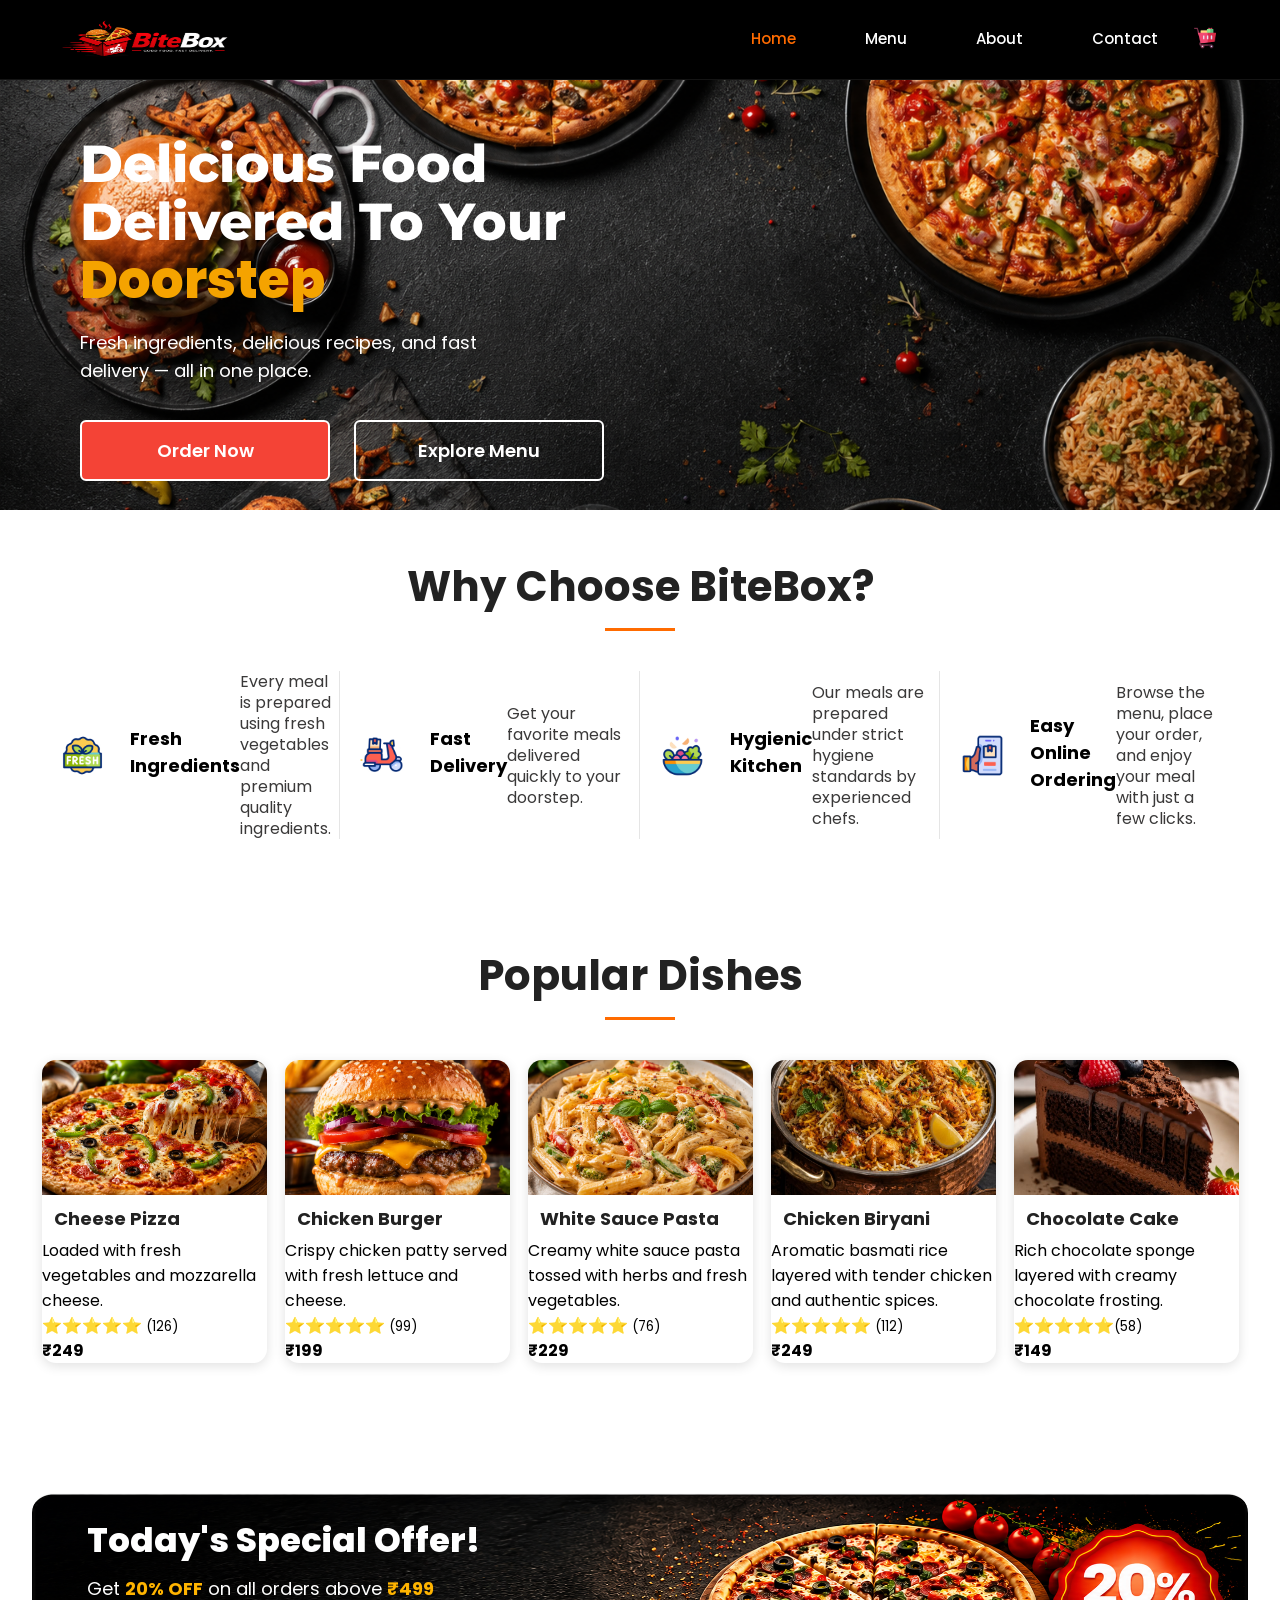
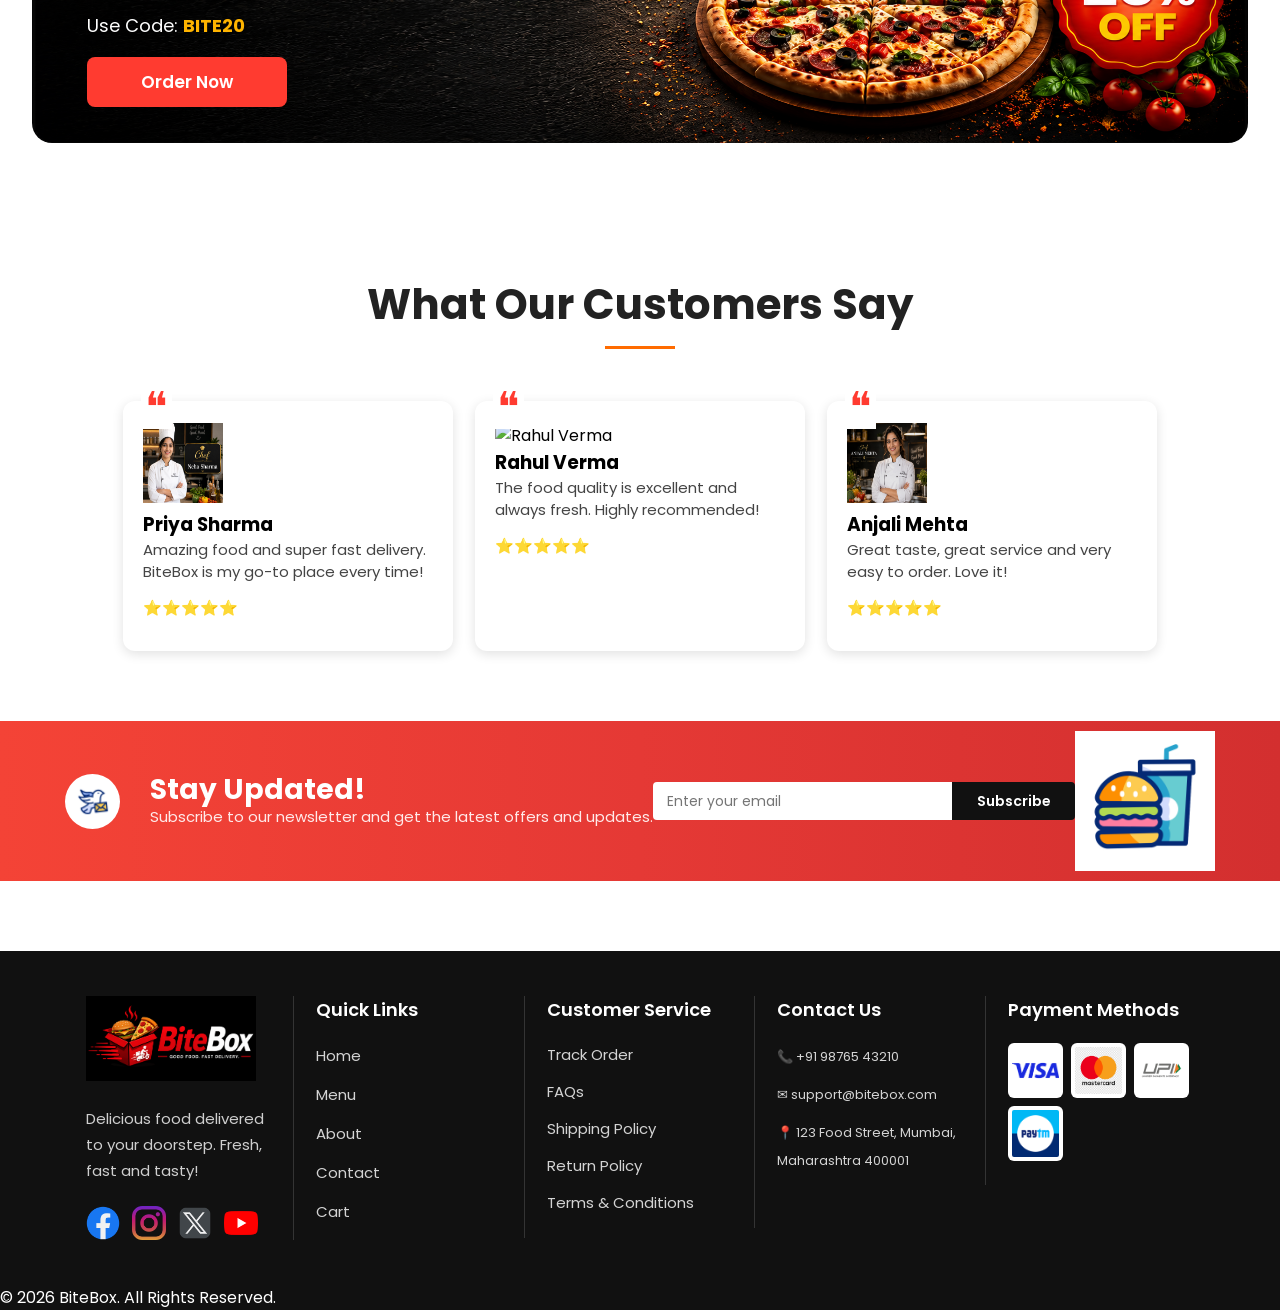
==== commit f321612e: "Initial Commit" ====
--- a/index.html
+++ b/index.html
@@ -113,7 +113,7 @@
             </article>
 
             <article>
-                <img src="assets/images/burger.png" alt="Chicken Burger" width="220">
+                <img src="assets/images/Burger.png" alt="Chicken Burger" width="220">
                 <h3>Chicken Burger</h3>
                 <p>
                     Crispy chicken patty served with fresh lettuce and cheese.
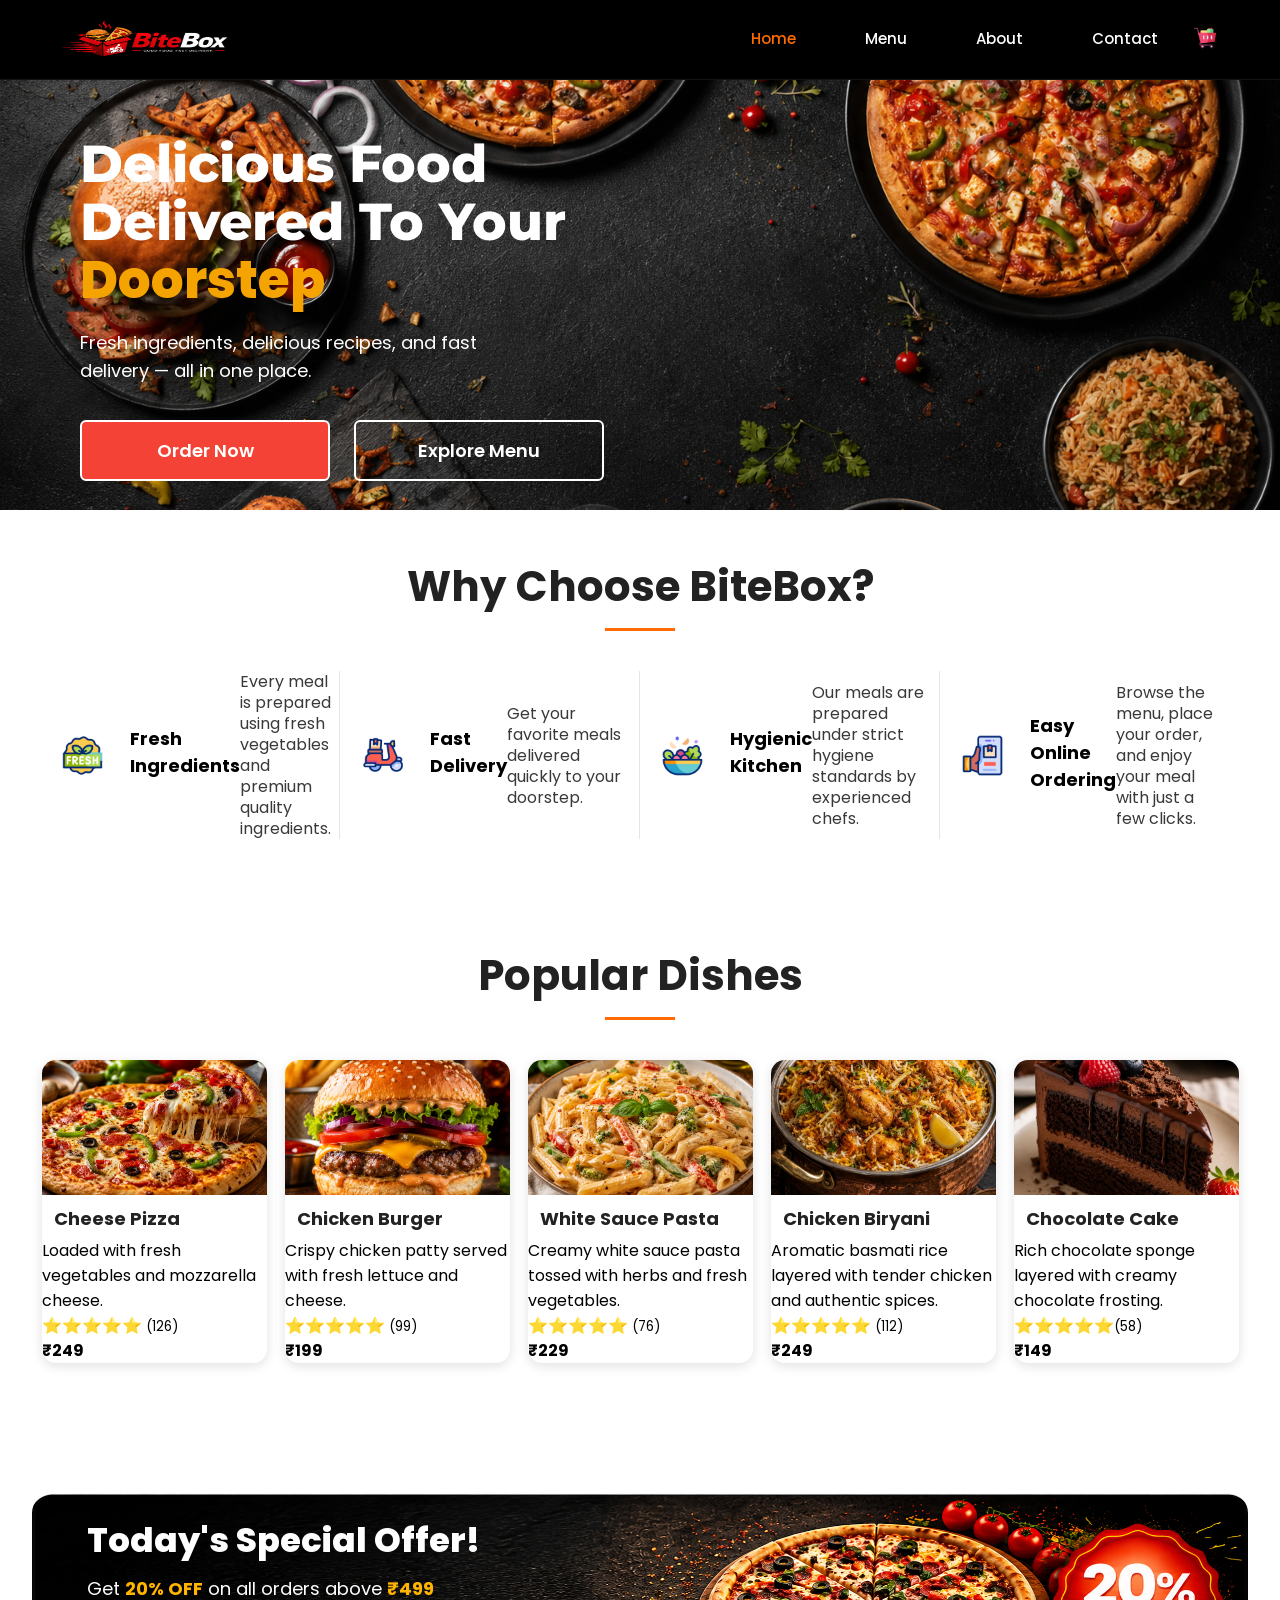
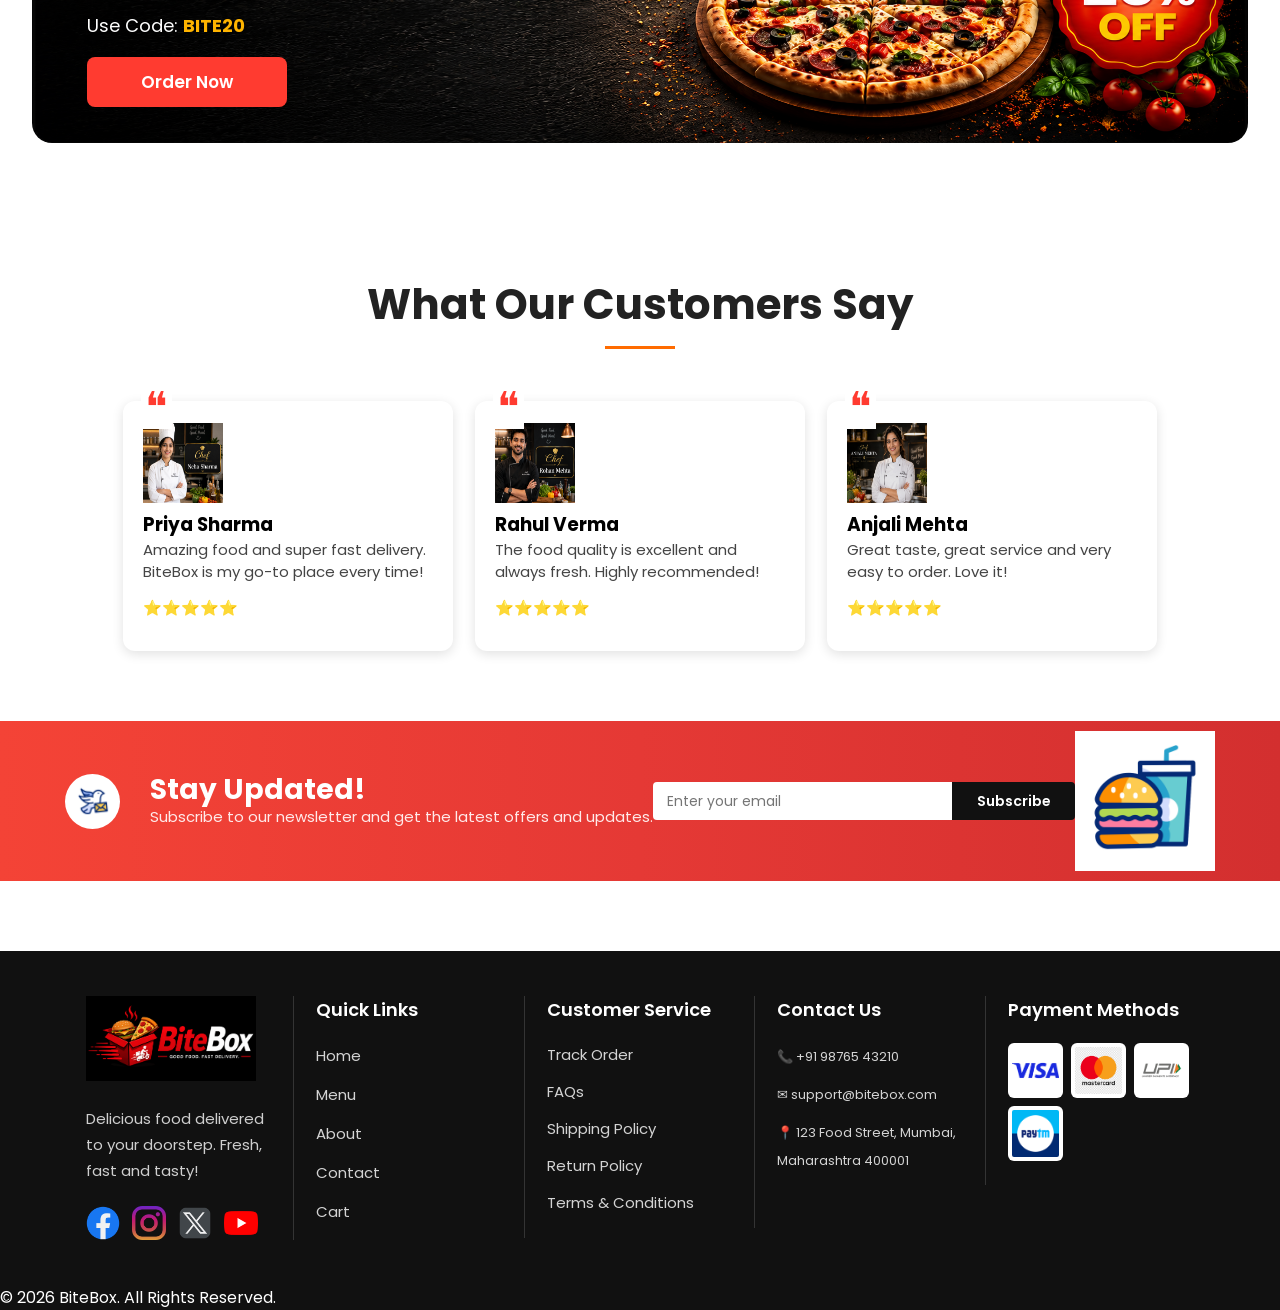
==== commit 7efcf090: "Fix broken image paths Co-Authored-By: Devin AI <158243242+devin-ai-integration[bot]@users.noreply.g" ====
--- a/index.html
+++ b/index.html
@@ -191,7 +191,7 @@
             </article>
 
             <article>
-                <img src="assets/images/rahul.png" alt="Rahul Verma" width="80" height="80">
+                <img src="assets/images/Rahul.png" alt="Rahul Verma" width="80" height="80">
                 <h3>Rahul Verma</h3>
                 <p>
                     The food quality is excellent and
--- a/css/style.css
+++ b/css/style.css
@@ -2373,6 +2373,138 @@
 
 
 
+/* Add to Cart Button */
+
+#menu-items article {
+    transition: transform 0.25s ease, box-shadow 0.25s ease;
+}
+
+#menu-items article:hover {
+    transform: translateY(-4px);
+}
+
+#menu-items article > img {
+    transition: transform 0.35s ease;
+}
+
+#menu-items article:hover > img {
+    transform: scale(1.06);
+}
+
+#menu-items article > button {
+    height: auto;
+    letter-spacing: 0.2px;
+    transition: background 0.25s ease, color 0.25s ease, border-color 0.25s ease,
+        box-shadow 0.25s ease, transform 0.15s ease;
+}
+
+#menu-items article > button .cart {
+    transition: transform 0.25s ease, filter 0.25s ease;
+}
+
+#menu-items article > button:hover {
+    background: linear-gradient(135deg, #ff6b35 0%, #ff3b30 100%);
+    color: #ffffff;
+    border-color: transparent;
+    box-shadow: 0 6px 14px rgba(255, 59, 48, 0.32);
+    transform: translateY(-2px);
+}
+
+#menu-items article > button:hover .cart {
+    transform: translateX(3px) scale(1.12);
+    filter: brightness(0) invert(1);
+}
+
+#menu-items article > button:active {
+    transform: translateY(0);
+    box-shadow: 0 2px 6px rgba(255, 59, 48, 0.28);
+}
+
+#menu-items article > button:focus-visible {
+    outline: 2px solid #ff3b30;
+    outline-offset: 2px;
+}
+
+#menu-items article > button.added,
+#menu-items article > button.added:hover {
+    background: linear-gradient(135deg, #2ecc71 0%, #27ae60 100%);
+    border-color: transparent;
+    color: #ffffff;
+    box-shadow: 0 6px 14px rgba(39, 174, 96, 0.32);
+    transform: translateY(0);
+}
+
+#menu-items article > button.added .cart {
+    filter: brightness(0) invert(1);
+    transform: none;
+}
+
+
+/* Header Cart Badge */
+
+.cart-icon .cart-wrapper {
+    position: relative;
+    display: inline-block;
+}
+
+.cart-icon #cart-count {
+    position: absolute;
+    top: -8px;
+    right: -10px;
+
+    min-width: 17px;
+    height: 17px;
+    padding: 0 4px;
+    box-sizing: border-box;
+
+    background: #ff3b30;
+    color: #ffffff;
+    border-radius: 20px;
+
+    font-size: 11px;
+    font-weight: 600;
+    line-height: 17px;
+    text-align: center;
+}
+
+.cart-icon #cart-count[hidden] {
+    display: none;
+}
+
+.cart-icon #cart-count.pop {
+    animation: cart-count-pop 0.35s ease;
+}
+
+@keyframes cart-count-pop {
+    0% {
+        transform: scale(1);
+    }
+
+    50% {
+        transform: scale(1.45);
+    }
+
+    100% {
+        transform: scale(1);
+    }
+}
+
+@media (prefers-reduced-motion: reduce) {
+
+    #menu-items article,
+    #menu-items article > img,
+    #menu-items article > button,
+    #menu-items article > button .cart,
+    .cart-icon #cart-count {
+        transition: none;
+        animation: none;
+        transform: none;
+    }
+}
+
+
+
+
 /* ====================================================== Tablet Responsive ============================================*/
 
 /*=================== Responsive Header =====================*/
